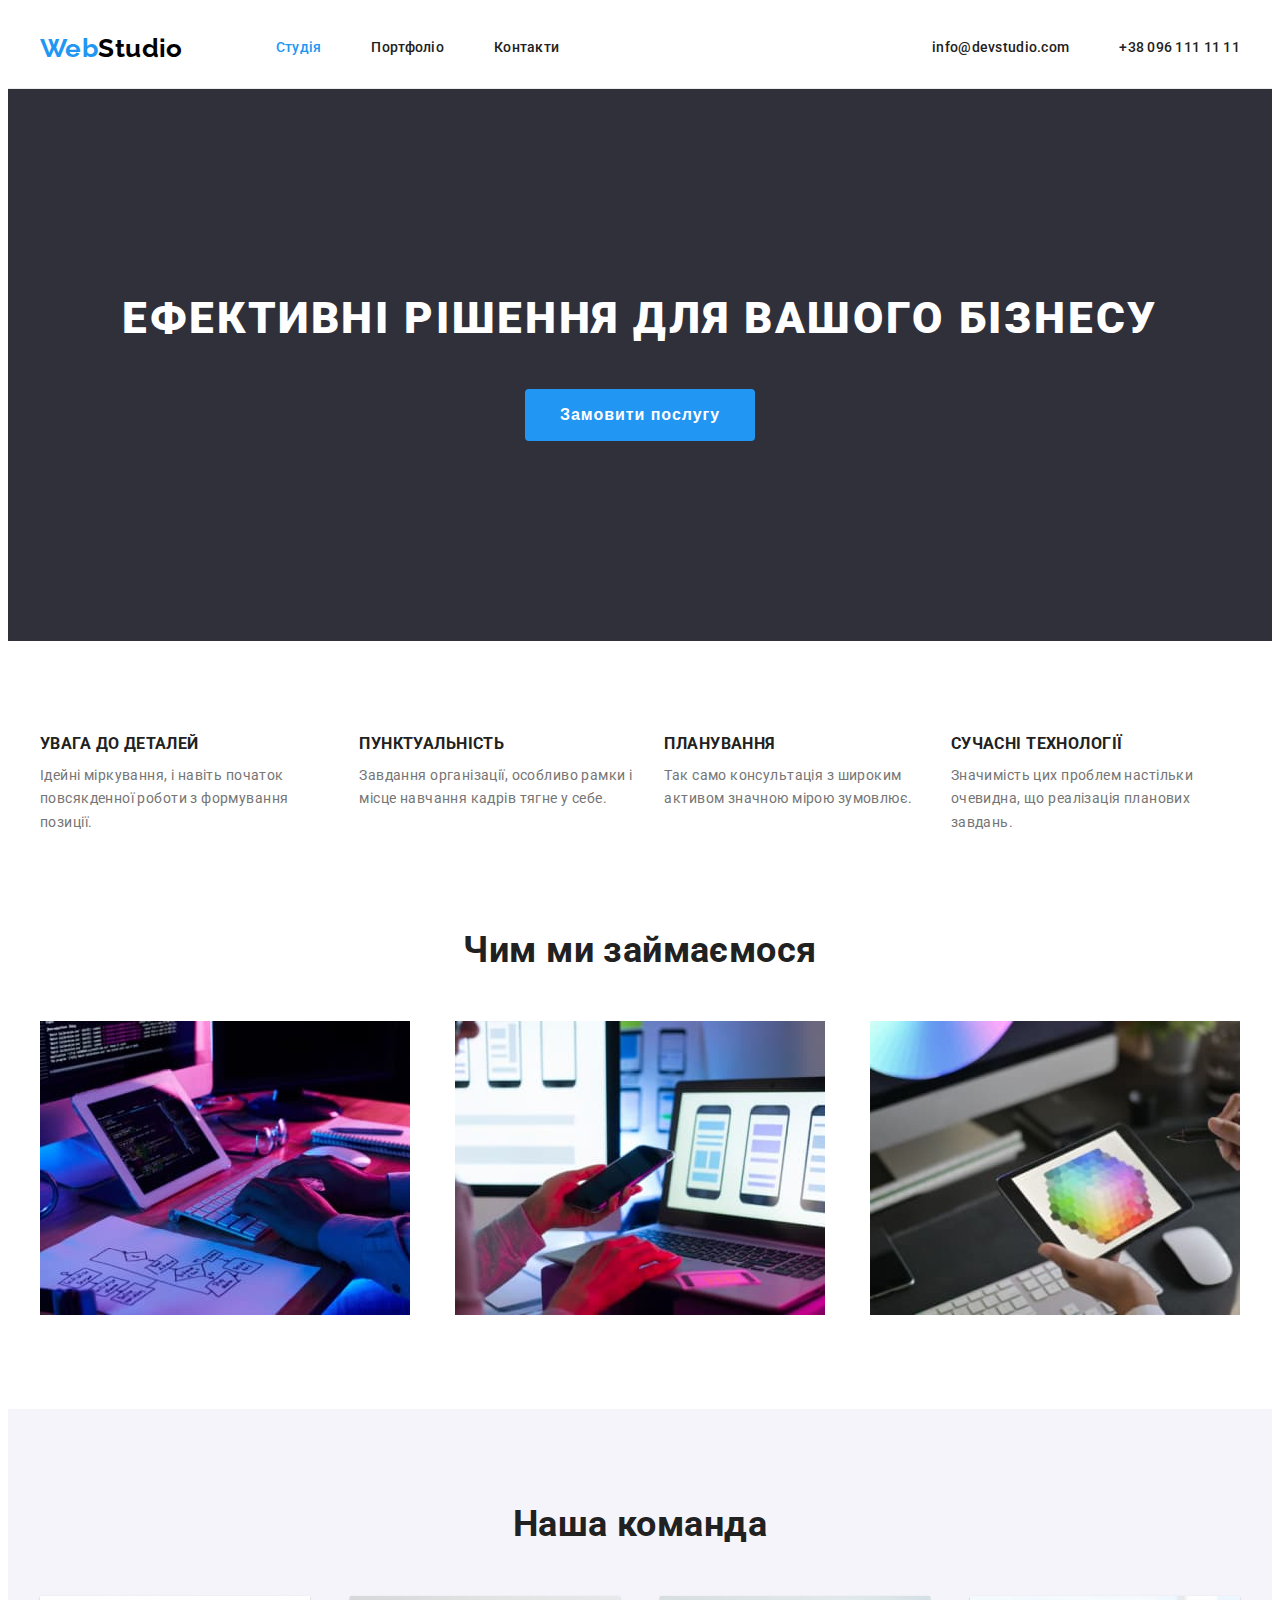
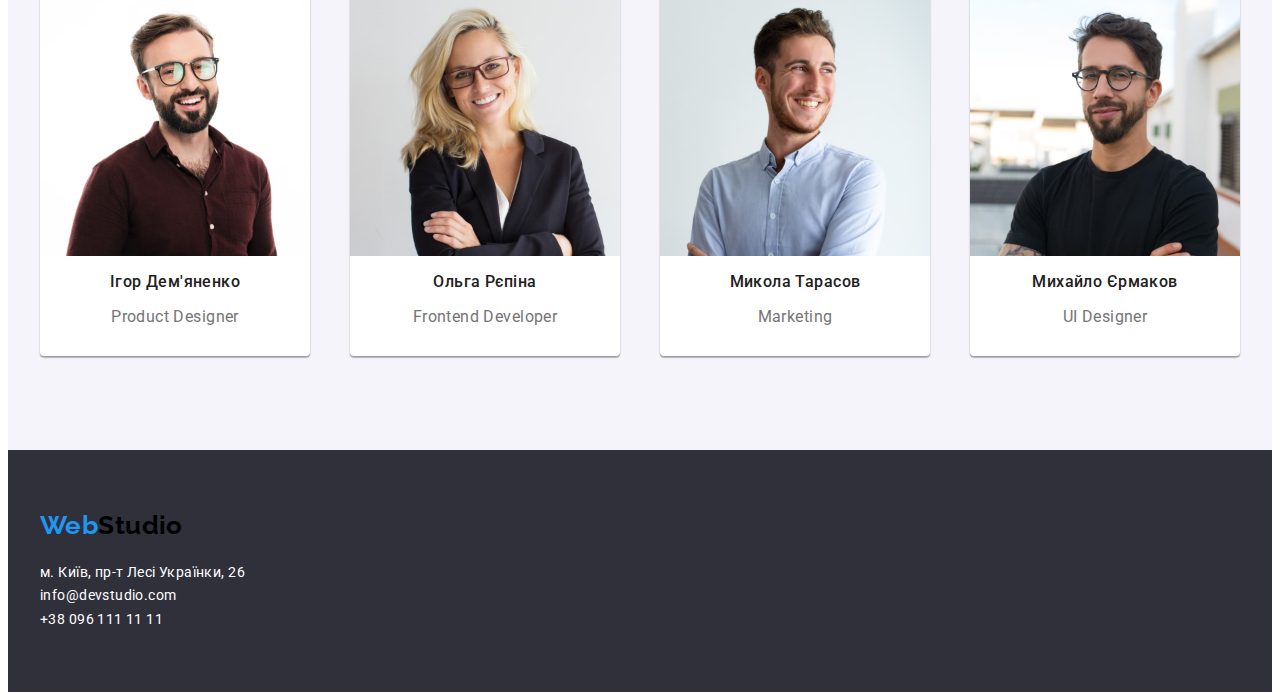
==== index.html @ db3b947a "Clone goit-markup-hw-03" ====
<!DOCTYPE html>
<html lang="uk">
<head>
    <meta charset="UTF-8">
    <meta http-equiv="X-UA-Compatible" content="IE=edge">
    <meta name="viewport" content="width=device-width, initial-scale=1.0">
    <title>WebStudio</title>
    <link href="https://fonts.googleapis.com/css2?family=Raleway:wght@700&family=Roboto:wght@400;500;700;900&display=swap" rel="stylesheet">
    <link rel="stylesheet" href="https://cdnjs.cloudflare.com/ajax/libs/modern-normalize/1.1.0/modern-normalize.min.css" integrity="sha512-wpPYUAdjBVSE4KJnH1VR1HeZfpl1ub8YT/NKx4PuQ5NmX2tKuGu6U/JRp5y+Y8XG2tV+wKQpNHVUX03MfMFn9Q==" crossorigin="anonymous" referrerpolicy="no-referrer" />
    <link rel="stylesheet" href="./css/styles.css">
</head>
<body>
<header class="header">
  <div class="container main-nav">
    <nav class="nav">
        <a href="./index.html" class="logo"><span class="logo-title">Web</span>Studio</a>
        <ul class="site-nav">
            <li class="item"><a href="./index.html" class="link current">Студія</a></li>
            <li class="item"><a href="./portfolio.html" class="link">Портфоліо</a></li>
            <li class="item"><a href="" class="link">Контакти</a></li>
        </ul>
    </nav>
    
        <ul class="contacts">
            <li class="item"><a href="mailto:info@devstudio.com" class="contact-link">info@devstudio.com</a></li>
            <li class="item"><a href="tel:+380961111111" class="contact-link">+38 096 111 11 11</a></li>
        </ul>
  </div>
</header>

<main>
    <section class="hero">
        <h1 class="hero-title">Ефективні рішення для вашого бізнесу</h1>
        <button type="button" class="button">Замовити послугу</button>
    </section>
    
    <section class="section">
        <div class="container">
            <h2 class="visually-hidden">Особливості</h2>
        <ul class="features">
            <li class="item">
                <h3 class="title">УВАГА ДО ДЕТАЛЕЙ</h3>
                <p class="text">Ідейні міркування, і навіть початок повсякденної роботи з формування позиції.</p>
            </li>
            <li class="item">
                <h3 class="title">ПУНКТУАЛЬНІСТЬ</h3>
                <p class="text">Завдання організації, особливо рамки і місце навчання кадрів тягне у себе.</p>
            </li>
            <li class="item">
                <h3 class="title">ПЛАНУВАННЯ</h3>
                <p class="text">Так само консультація з широким активом значною мірою зумовлює.</p>
            </li>
            <li class="item">
                <h3 class="title">СУЧАСНІ ТЕХНОЛОГІЇ</h3>
                <p class="text">Значимість цих проблем настільки очевидна, що реалізація планових завдань.</p>
            </li>
        </ul>
        </div>
    </section>
    
    <section class="section no-padding">
       <div class="container">
        <h2 class="section-title">Чим ми займаємося</h2>
        <ul class="work">
            <li class="item"><img src="images/photo1.jpg" alt="Програміст працює за своїм робочім столом" width="370"></li>
            <li class="item"><img src="images/photo2.jpg" alt="Дизайнер розробляє додаток для смартфону" width="370"></li>
            <li class="item"><img src="images/photo3.jpg" alt="Дизайнер обирає кольори на планшеті" width="370"></li>
        </ul>
       </div>
    </section>
    
    <section class="section employees">
        <div class="container">
            <h2 class="section-title">Наша команда</h2>
        <ul class="team">
            <li class="item">
                <img src="images/Team/team-card-1.jpg" alt="Фото Ігора Дем'яненко" width="270">
                <h3 class="title">Ігор Дем'яненко</h3>
                <p class="text">Product Designer</p>
            </li>
            <li class="item">
                <img src="images/Team/team-card-2.jpg" alt="Фото Ольги Рєпіної" width="270">
                <h3 class="title">Ольга Рєпіна</h3>
                <p class="text">Frontend Developer</p>                
            </li>
            <li class="item">
                <img src="images/Team/team-card-3.jpg" alt="Фото Миколи Тарасова" width="270">
                <h3 class="title">Микола Тарасов</h3>
                <p class="text">Marketing</p>               
            </li>
            <li class="item">
                <img src="images/Team/team-card-4.jpg" alt="Фото Михайла Єрмакова" width="270">
                <h3 class="title">Михайло Єрмаков</h3>
                <p class="text">UI Designer</p>               
            </li>
        </ul>
        </div>
    </section>

</main>

<footer class="footer">
    <div class="container">
        <a href="./index.html" class="logo"><span class="logo-title">Web</span>Studio</a>
    <address class="address">
        <ul>
            <li><a 
                href="https://goo.gl/maps/H3xWFZDihMZvuxgB9" class="link"
                target="_blank"
                rel="noopener nofollow noreferrer">
                м. Київ, пр-т Лесі Українки, 26</a></li>
            <li><a href="mailto:info@devstudio.com" class="link">info@devstudio.com</a></li>
            <li><a href="tel:+380961111111" class="link">+38 096 111 11 11</a></li>
        </ul>
    </address>
    </div>
</footer>

</body>
</html>
---- css/styles.css ----
:root{
    --primary-text-color: #757575;
    --title-text-color: #212121;
    --accent-color: #2196F3;
    --button-active-color: #188CE8;
    --black: #000000;
    --white: #FFFFFF;
    --bgc1: #F5F5F5;
    --bgc2: #F5F4FA;
    --bgc3: #2F303A;
}

body{
    background-color: var(--white);
    color: var(--primary-text-color); 
    font-family: Roboto, sans-serif;
    font-size: 14px;
    letter-spacing: 0.03em;
}

ul{
    list-style:none;
    margin-top: 0;
    margin-bottom: 0;
    padding-left: 0;
}

a{
    text-decoration: none;
}

img{
    display: block;
    width: 100%;
    height: auto;
}

/* header */

.header{
    background-color: var(--white);
    border-bottom: 1px solid #ECECEC;
}

/* main-nav */

.main-nav{
    display: flex;
    align-items: center;
}

.nav{
    display: flex;
    align-items: center;
}

.logo{
    color: var(--black);
    font-family: Raleway, sans-serif;
    font-weight: 700;
    font-size: 26px;
    line-height: 1.19;
}

.logo-title{
    color: var(--accent-color);
}

/* site-nav */

.site-nav{
    display: flex;
    margin-left: 93px;
}

/* .site-nav .item{
    margin-right: 50px;
}

.site-nav .item:last-child{
    margin-right: 0;
} */

.site-nav .item:not(:last-child){
    margin-right: 50px;
}

.site-nav .link{
    display: block;
    padding-top: 32px;
    padding-bottom: 32px;
    
    color: var(--title-text-color);
    font-weight: 500;
    line-height: 1.14;
    letter-spacing: 0.02em;
}

.site-nav .link:hover,
.site-nav .link:focus{
    color: var(--accent-color);
}

.site-nav .link.current{
    color: var(--accent-color);
}

/* contacts */

.contacts{
    display: flex;
    margin-top: 0;
    margin-bottom: 0;
    margin-left: auto;
}

.contacts .item + .item{
    margin-left: 50px;
}

.contact-link{
    display: block;
    padding-top: 32px;
    padding-bottom: 32px;
     
    color: var(--title-text-color);
    font-weight: 500;
    line-height: 1.14;
    letter-spacing: 0.02em;
}

.contact-link:hover,
.contact-link:focus{
    color: var(--accent-color);
}

.container{
    margin-left: auto;
    margin-right: auto;
    width: 1200px;
    padding-left: 15px;
    padding-right: 15px;
}

/* hero */

.hero{
    padding-top: 200px;
    padding-bottom: 200px;
    text-align: center;

    background-color: var(--bgc3);        
}

.hero-title{
    margin-top: 0;
    margin-bottom: 40px;
    
    color: var(--white);
    font-weight: 900;
    font-size: 44px;
    line-height: 1.36;
    letter-spacing: 0.06em;
    text-transform: uppercase;
}

/* section */

.section{
    padding-top: 94px;
    padding-bottom: 94px;
}

.section-title{
    margin-top: 0;
    margin-bottom: 50px;
    text-align: center;

    color: var(--title-text-color);
    font-weight: 700;
    font-size: 36px;
    line-height: 1.17;
}

/* features */

.features{
    display: flex;
    margin-top: 0;    
}

.features .title{
    margin-top: 0;
    margin-bottom: 10px;

    color: var(--title-text-color);
    font-weight: 700;
    line-height: 1.14;
}

.features .item:not(:last-child){
    margin-right: 30px;
}

.features .text{
    margin-top: 0;
    margin-bottom: 0;

    line-height: 1.71;
}

.visually-hidden {
    position: absolute;
    white-space: nowrap;
    width: 1px;
    height: 1px;
    overflow: hidden;
    border: 0;
    padding: 0;
    clip: rect(0 0 0 0);
    clip-path: inset(50%);
    margin: -1px;
  }

  /* work */

  .no-padding{
    padding-top: 0;
  }

  .work{
    display: flex;
    justify-content: space-between;
  }

  .work .item{
    width: 370px;
  }

/* team */

.employees{
    background-color: var(--bgc2);
}

.team{
    display: flex;
    justify-content: space-between;
}
.team .item{
    background-color: #fff;
    box-shadow: 0px 1px 3px rgba(0, 0, 0, 0.12), 0px 1px 1px rgba(0, 0, 0, 0.14), 0px 2px 1px rgba(0, 0, 0, 0.2);
    border-radius: 0px 0px 4px 4px;
    width: 270px;
    text-align: center;
}

.team .title{
    color: var(--title-text-color);
    font-weight: 500;
    font-size: 16px;
    line-height: 1.19;
}

.team .text{
    margin-top: 0;
    margin-bottom: 30px;

    font-size: 16px;
    line-height: 1.19;
}

/* portfolio */

.project-list{
    display: flex;
    flex-wrap: wrap;
    margin-top: 50px;
}

.project-list .item{
    width: 370px;
    margin-right: 30px;
    margin-bottom: 30px;
}

.project-link{
    display: block;
    margin-top: 0;
    margin-bottom: 0;
}

.border{
    background: var(--white);
    border: 1px solid #EEEEEE;
}

.project-list .item:nth-child(3n){
    margin-right: 0;
}

.project-list .item:nth-child(n+7){
    margin-bottom: 0;
}

.project-title{
    margin-top: 20px;
    margin-bottom: 0;
    margin-left: 24px;

    color: var(--title-text-color);
    font-weight: 700;
    font-size: 18px;
    line-height: 2;
    letter-spacing: 0.06em;
}

.project-text{
    margin-top: 4px;
    margin-bottom: 20px;
    margin-left: 24px;

    color: var(--primary-text-color);
    font-weight: 400;
    font-size: 16px;
    line-height: 1.88;
}

/* buttons */

.button{
    display: inline-block;
    border: 1px solid transparent;
    border-radius: 4px;
    padding: 10px 34px;
    min-width: 216px;

    color: var(--white);
    background-color: var(--accent-color);
    font-weight: 700;
    font-size: 16px;
    line-height: 1.88;
    letter-spacing: 0.06em;
}

.button:hover,
.button:focus{
    background-color: var(--button-active-color);
}

.button-list{
    display: flex;
    justify-content: center;
}

.button-list .item:not(:last-child){
    margin-right: 8px;
}

.filter-button{
    display: inline-block;
    border: 1px solid transparent;
    border-radius: 4px;
    padding: 6px 22px;
    text-align: center;

    color: var(--title-text-color);
    background-color: var(--bgc2);
    font-weight: 500;
    font-size: 16px;
    line-height: 1.62;    
}

.filter-button:hover,
.filter-button:focus{
    box-shadow: 0px 3px 1px rgba(0, 0, 0, 0.1), 0px 1px 2px rgba(0, 0, 0, 0.08), 0px 2px 2px rgba(0, 0, 0, 0.12);
    color: var(--white);
    background-color: var(--accent-color);
}

.button,
.filter-button{
    cursor:pointer;
}

/* footer */

.footer{
    background-color: var(--bgc3);

    padding-top: 60px;
    padding-bottom: 60px;
}

.footer .link{
    margin-bottom: 9px;
    color: var(--white);
    font-style: normal;
    font-weight: 400;
    line-height: 1.71;
}

.address{
    margin-top: 20px;
}

address .link:hover,
address .link:focus{
    color: var(--accent-color);
}
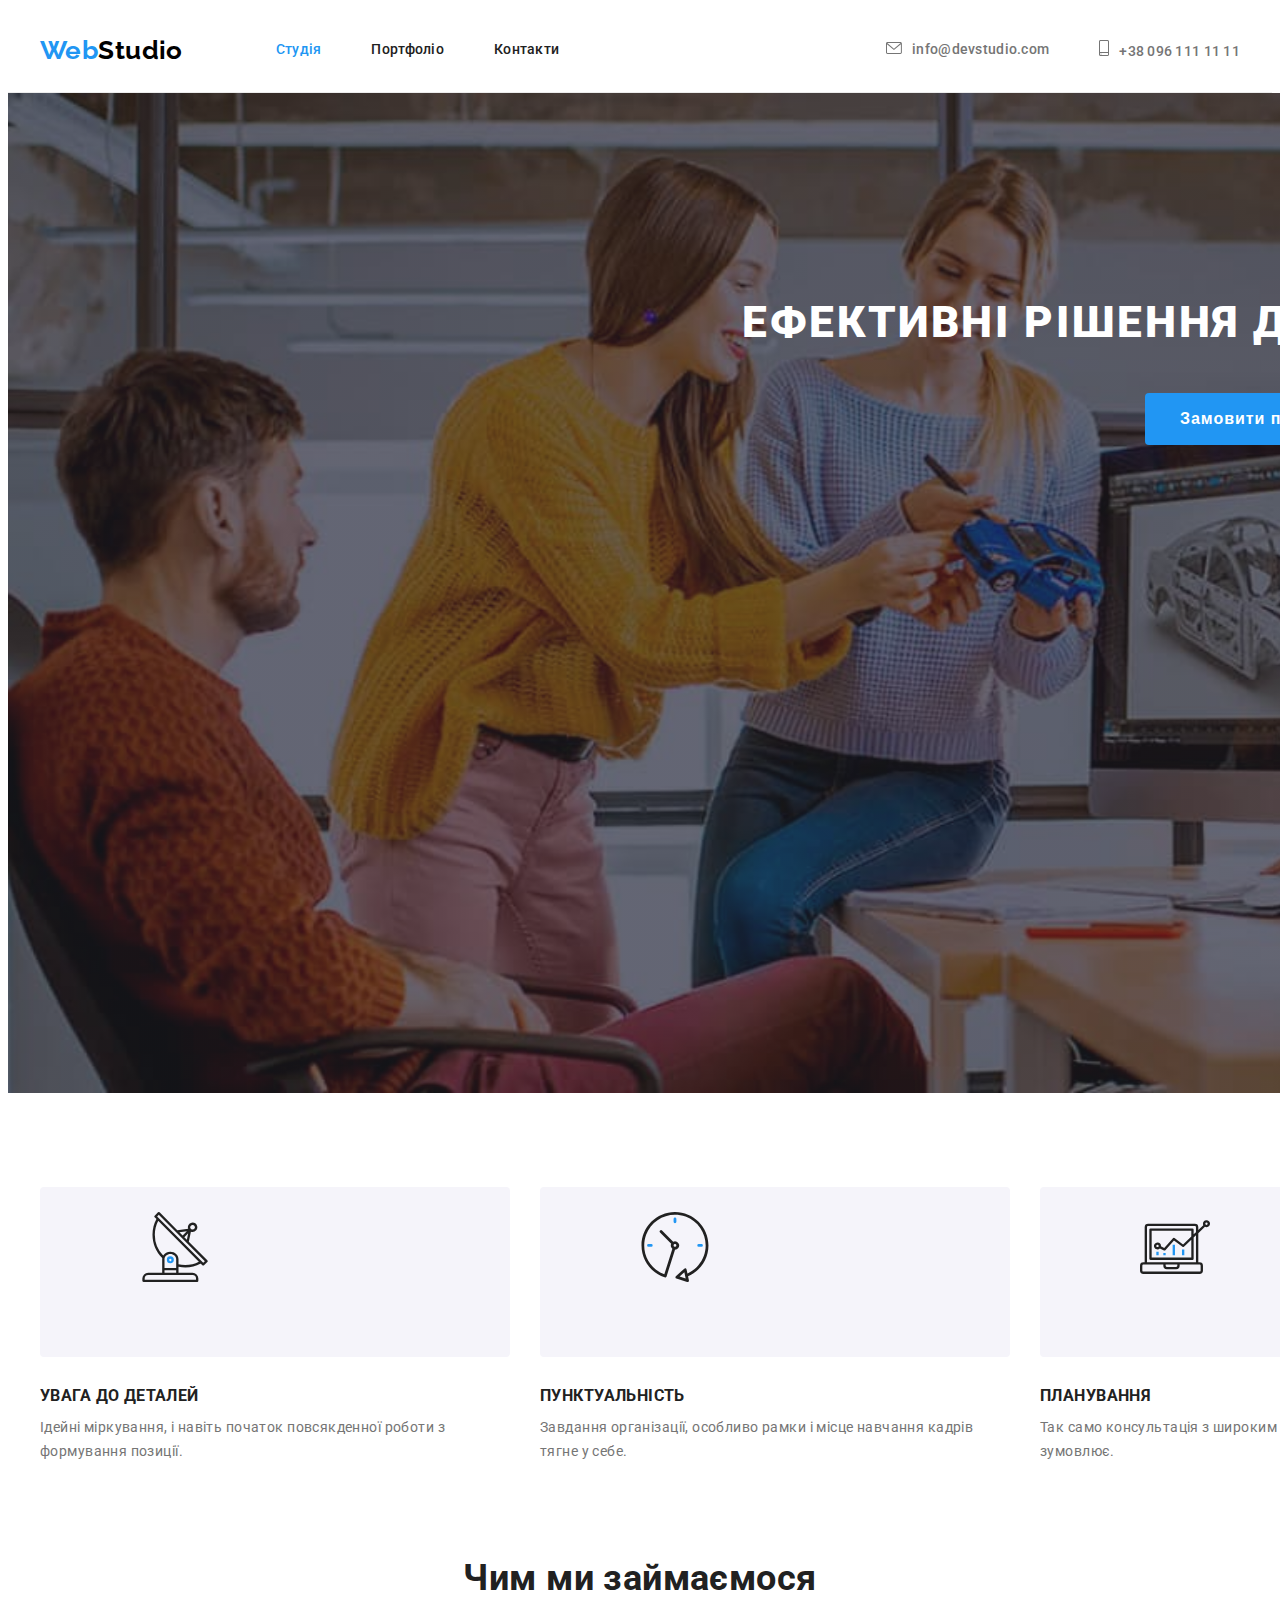
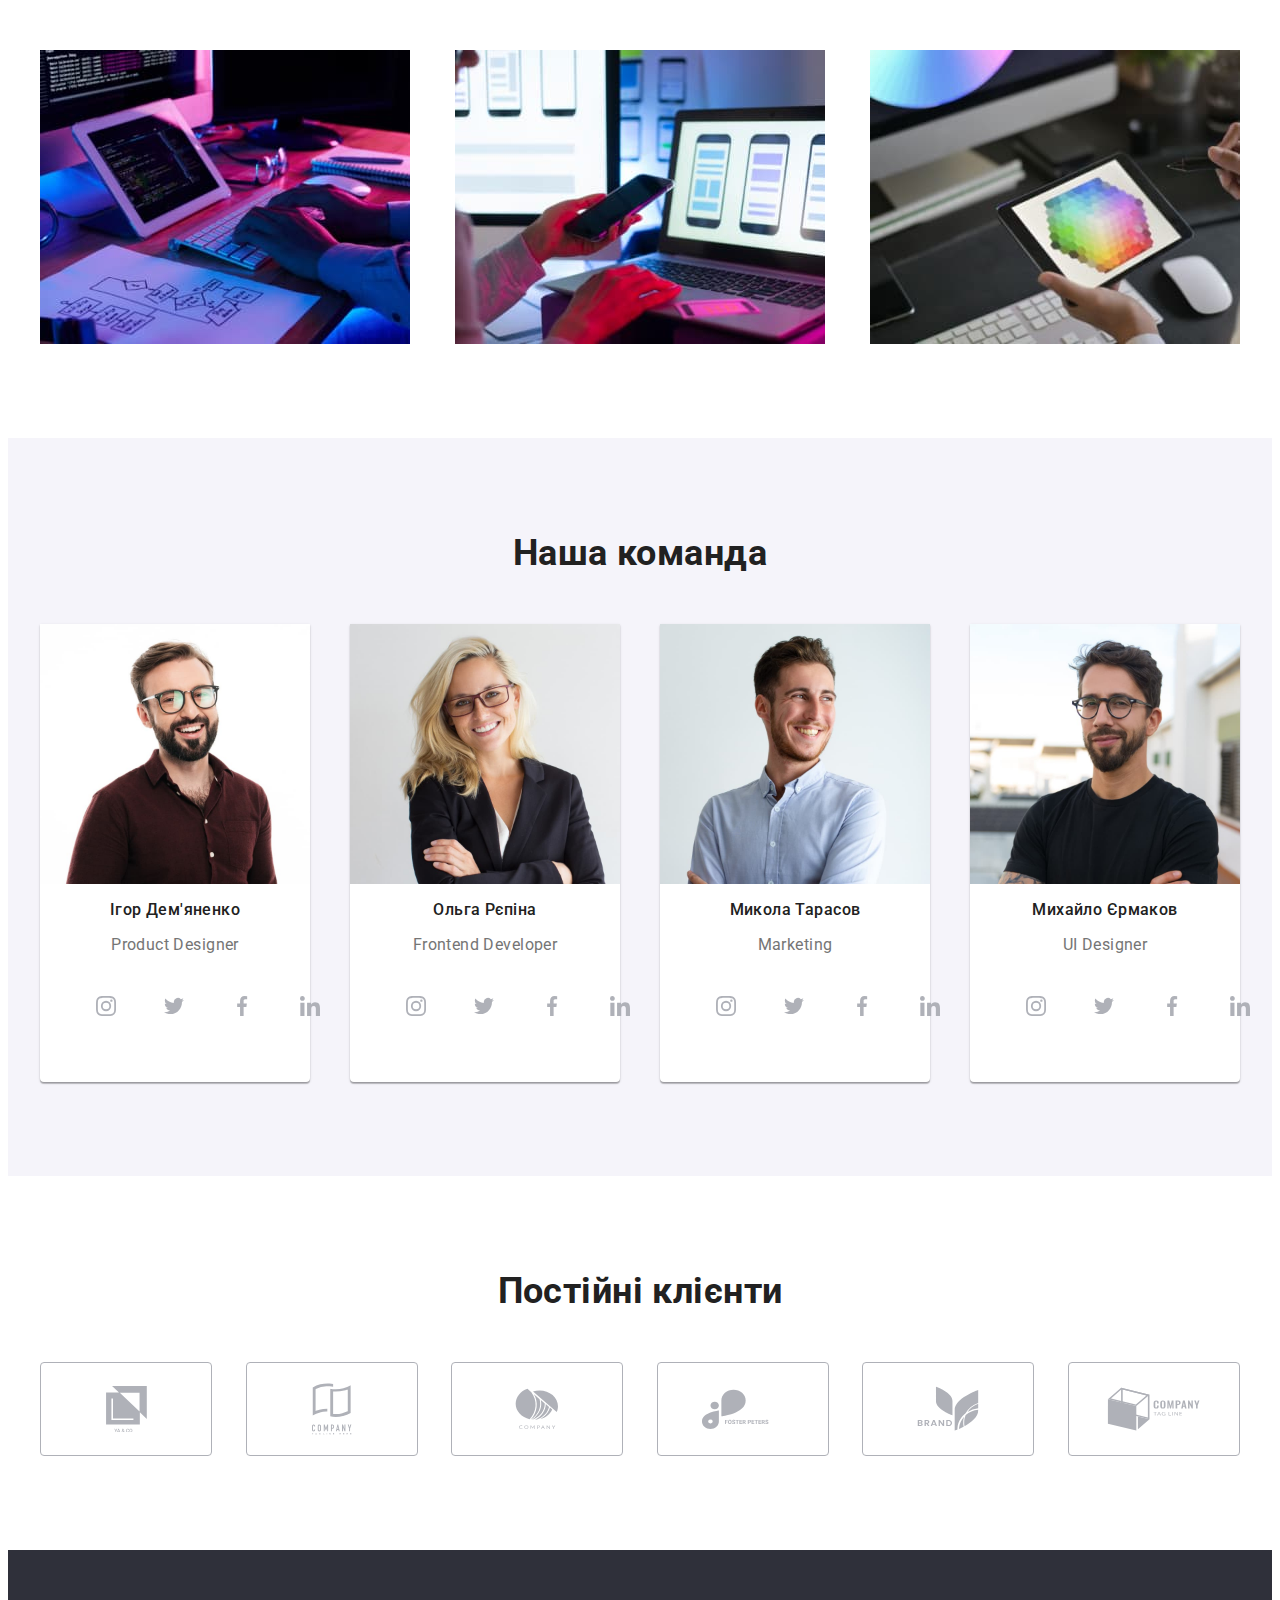
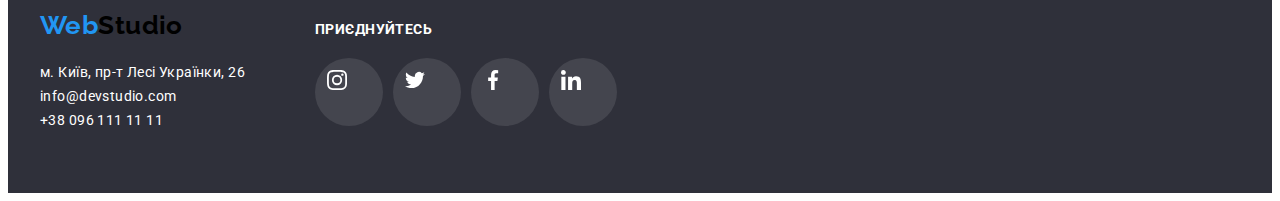
==== commit 9cab906b: "add icons and background-images" ====
--- a/index.html
+++ b/index.html
@@ -10,6 +10,9 @@
     <link rel="stylesheet" href="./css/styles.css">
 </head>
 <body>
+
+    <!-- header -->
+
 <header class="header">
   <div class="container main-nav">
     <nav class="nav">
@@ -22,41 +25,76 @@
     </nav>
     
         <ul class="contacts">
-            <li class="item"><a href="mailto:info@devstudio.com" class="contact-link">info@devstudio.com</a></li>
-            <li class="item"><a href="tel:+380961111111" class="contact-link">+38 096 111 11 11</a></li>
+            <li class="item">
+                <a href="mailto:info@devstudio.com" class="contact-link">
+                    <svg class="contact-icon" width="16" height="12">
+                        <use href="./images/icons.svg#icon-envelope"></use>
+                </svg>info@devstudio.com</a></li>
+            <li class="item">
+                <a href="tel:+380961111111" class="contact-link">
+                    <svg class="contact-icon" width="10" height="16">
+                        <use href="./images/icons.svg#icon-smartphone"></use>
+                    </svg>+38 096 111 11 11</a></li>
         </ul>
   </div>
 </header>
 
 <main>
+    
+<!-- hero -->
+
     <section class="hero">
         <h1 class="hero-title">Ефективні рішення для вашого бізнесу</h1>
         <button type="button" class="button">Замовити послугу</button>
     </section>
+
+    <!-- features -->
     
     <section class="section">
         <div class="container">
             <h2 class="visually-hidden">Особливості</h2>
         <ul class="features">
             <li class="item">
+                <div class="design-icon">
+                    <svg class="feature-icon" width="70" height="70">
+                        <use href="./images/icons.svg#icon-antenna"></use>
+                    </svg>
+                </div>
                 <h3 class="title">УВАГА ДО ДЕТАЛЕЙ</h3>
                 <p class="text">Ідейні міркування, і навіть початок повсякденної роботи з формування позиції.</p>
             </li>
             <li class="item">
+                <div class="design-icon">
+                    <svg class="feature-icon" width="70" height="70">
+                        <use href="./images/icons.svg#icon-clock"></use>
+                    </svg>
+                </div>
                 <h3 class="title">ПУНКТУАЛЬНІСТЬ</h3>
                 <p class="text">Завдання організації, особливо рамки і місце навчання кадрів тягне у себе.</p>
             </li>
             <li class="item">
+                <div class="design-icon">
+                    <svg class="feature-icon" width="70" height="70">
+                        <use href="./images/icons.svg#icon-diagram"></use>
+                    </svg>
+                </div>
                 <h3 class="title">ПЛАНУВАННЯ</h3>
                 <p class="text">Так само консультація з широким активом значною мірою зумовлює.</p>
             </li>
             <li class="item">
+                <div class="design-icon">
+                    <svg class="feature-icon" width="70" height="70">
+                        <use href="./images/icons.svg#icon-astronaut"></use>
+                    </svg>
+                </div>
                 <h3 class="title">СУЧАСНІ ТЕХНОЛОГІЇ</h3>
                 <p class="text">Значимість цих проблем настільки очевидна, що реалізація планових завдань.</p>
             </li>
         </ul>
         </div>
     </section>
+
+    <!-- work -->
     
     <section class="section no-padding">
        <div class="container">
@@ -68,6 +106,8 @@
         </ul>
        </div>
     </section>
+
+    <!-- team -->
     
     <section class="section employees">
         <div class="container">
@@ -77,42 +117,252 @@
                 <img src="images/Team/team-card-1.jpg" alt="Фото Ігора Дем'яненко" width="270">
                 <h3 class="title">Ігор Дем'яненко</h3>
                 <p class="text">Product Designer</p>
+                <ul class="social-icons">
+                    <li>
+                        <a href="" class="social-link">
+                            <svg class="icon" width="20" height="20">
+                                <use href="./images/icons.svg#icon-instagram"></use>
+                            </svg>
+                        </a>
+                    </li>
+                    <li>
+                        <a href="" class="social-link">
+                            <svg class="icon" width="20" height="20">
+                                <use href="./images/icons.svg#icon-twitter"></use>
+                            </svg>
+                        </a>
+                    </li>
+                    <li>
+                        <a href="" class="social-link">
+                            <svg class="icon" width="20" height="20">
+                                <use href="./images/icons.svg#icon-facebook"></use>
+                            </svg>
+                        </a>
+                    </li>
+                    <li>
+                        <a href="" class="social-link">
+                            <svg class="icon" width="20" height="20">
+                                <use href="./images/icons.svg#icon-linkedin"></use>
+                            </svg>
+                        </a>
+                    </li>
+                </ul>
             </li>
             <li class="item">
                 <img src="images/Team/team-card-2.jpg" alt="Фото Ольги Рєпіної" width="270">
                 <h3 class="title">Ольга Рєпіна</h3>
-                <p class="text">Frontend Developer</p>                
+                <p class="text">Frontend Developer</p>
+                <ul class="social-icons">
+                    <li>
+                        <a href="" class="social-link">
+                            <svg class="icon" width="20" height="20">
+                                <use href="./images/icons.svg#icon-instagram"></use>
+                            </svg>
+                        </a>
+                    </li>
+                    <li>
+                        <a href="" class="social-link">
+                            <svg class="icon" width="20" height="20">
+                                <use href="./images/icons.svg#icon-twitter"></use>
+                            </svg>
+                        </a>
+                    </li>
+                    <li>
+                        <a href="" class="social-link">
+                            <svg class="icon" width="20" height="20">
+                                <use href="./images/icons.svg#icon-facebook"></use>
+                            </svg>
+                        </a>
+                    </li>
+                    <li>
+                        <a href="" class="social-link">
+                            <svg class="icon" width="20" height="20">
+                                <use href="./images/icons.svg#icon-linkedin"></use>
+                            </svg>
+                        </a>
+                    </li>
+                </ul>       
             </li>
             <li class="item">
                 <img src="images/Team/team-card-3.jpg" alt="Фото Миколи Тарасова" width="270">
                 <h3 class="title">Микола Тарасов</h3>
-                <p class="text">Marketing</p>               
+                <p class="text">Marketing</p>
+                <ul class="social-icons">
+                    <li>
+                        <a href="" class="social-link">
+                            <svg class="icon" width="20" height="20">
+                                <use href="./images/icons.svg#icon-instagram"></use>
+                            </svg>
+                        </a>
+                    </li>
+                    <li>
+                        <a href="" class="social-link">
+                            <svg class="icon" width="20" height="20">
+                                <use href="./images/icons.svg#icon-twitter"></use>
+                            </svg>
+                        </a>
+                    </li>
+                    <li>
+                        <a href="" class="social-link">
+                            <svg class="icon" width="20" height="20">
+                                <use href="./images/icons.svg#icon-facebook"></use>
+                            </svg>
+                        </a>
+                    </li>
+                    <li>
+                        <a href="" class="social-link">
+                            <svg class="icon" width="20" height="20">
+                                <use href="./images/icons.svg#icon-linkedin"></use>
+                            </svg>
+                        </a>
+                    </li>
+                </ul> 
             </li>
             <li class="item">
                 <img src="images/Team/team-card-4.jpg" alt="Фото Михайла Єрмакова" width="270">
                 <h3 class="title">Михайло Єрмаков</h3>
-                <p class="text">UI Designer</p>               
+                <p class="text">UI Designer</p>
+                <ul class="social-icons">
+                    <li>
+                        <a href="" class="social-link">
+                            <svg class="icon" width="20" height="20">
+                                <use href="./images/icons.svg#icon-instagram"></use>
+                            </svg>
+                        </a>
+                    </li>
+                    <li>
+                        <a href="" class="social-link">
+                            <svg class="icon" width="20" height="20">
+                                <use href="./images/icons.svg#icon-twitter"></use>
+                            </svg>
+                        </a>
+                    </li>
+                    <li>
+                        <a href="" class="social-link">
+                            <svg class="icon" width="20" height="20">
+                                <use href="./images/icons.svg#icon-facebook"></use>
+                            </svg>
+                        </a>
+                    </li>
+                    <li>
+                        <a href="" class="social-link">
+                            <svg class="icon" width="20" height="20">
+                                <use href="./images/icons.svg#icon-linkedin"></use>
+                            </svg>
+                        </a>
+                    </li>
+                </ul>
             </li>
         </ul>
         </div>
     </section>
 
+    <!-- clients -->
+
+    <section class="section">
+        <div class="container">
+            <h2 class="section-title">Постійні клієнти</h2>
+            <ul class="clients">
+                <li class="client-list">
+                    <a href="" class="client-link">
+                    <svg class="client-icon" width="41" height="46.7">
+                        <use href="./images/icons.svg#icon-group1"></use>
+                    </svg>
+                    </a>
+                </li>
+                <li class="client-list">
+                    <a href="" class="client-link">
+                    <svg class="client-icon" width="40" height="52">
+                        <use href="./images/icons.svg#icon-group2"></use>
+                    </svg>
+                    </a>
+                </li>
+                <li class="client-list">
+                    <a href="" class="client-link">
+                    <svg class="client-icon" width="43.46" height="41.18">
+                        <use href="./images/icons.svg#icon-group3"></use>
+                    </svg>
+                    </a>
+                </li>
+                <li class="client-list">
+                    <a href="" class="client-link">
+                    <svg class="client-icon" width="84.44" height="40.62">
+                        <use href="./images/icons.svg#icon-group4"></use>
+                    </svg>
+                    </a>
+                </li>
+                <li class="client-list">
+                    <a href="" class="client-link">
+                    <svg class="client-icon" width="62.54" height="45.43">
+                        <use href="./images/icons.svg#icon-group5"></use>
+                    </svg>
+                    </a>
+                </li>
+                <li class="client-list">
+                    <a href="" class="client-link">
+                    <svg class="client-icon" width="93.79" height="43.93">
+                        <use href="./images/icons.svg#icon-group6"></use>
+                    </svg>
+                    </a>
+                </li>
+            </ul>
+        </div>
+    </section>
+
 </main>
 
-<footer class="footer">
-    <div class="container">
+<!-- footer -->
+
+<footer class="page-footer">
+    <div class="container footer">
+    <div>
         <a href="./index.html" class="logo"><span class="logo-title">Web</span>Studio</a>
-    <address class="address">
-        <ul>
-            <li><a 
-                href="https://goo.gl/maps/H3xWFZDihMZvuxgB9" class="link"
-                target="_blank"
-                rel="noopener nofollow noreferrer">
-                м. Київ, пр-т Лесі Українки, 26</a></li>
-            <li><a href="mailto:info@devstudio.com" class="link">info@devstudio.com</a></li>
-            <li><a href="tel:+380961111111" class="link">+38 096 111 11 11</a></li>
-        </ul>
-    </address>
+        <address class="address">
+            <ul>
+                <li><a 
+                    href="https://goo.gl/maps/H3xWFZDihMZvuxgB9" class="link"
+                    target="_blank"
+                    rel="noopener nofollow noreferrer">
+                    м. Київ, пр-т Лесі Українки, 26</a></li>
+                <li><a href="mailto:info@devstudio.com" class="link">info@devstudio.com</a></li>
+                <li><a href="tel:+380961111111" class="link">+38 096 111 11 11</a></li>
+            </ul>
+        </address>
+    </div>
+
+   <div class="footer-icons">
+    <h4 class="title">ПРИЄДНУЙТEСЬ</h4>
+    <ul class="icon-list">
+        <li>
+            <a href="" class="social-link">
+                <svg class="icon" width="20" height="20">
+                    <use href="./images/icons.svg#icon-instagram"></use>
+                </svg>
+            </a>
+        </li>
+        <li>
+            <a href="" class="social-link">
+                <svg class="icon" width="20" height="20">
+                    <use href="./images/icons.svg#icon-twitter"></use>
+                </svg>
+            </a>
+        </li>
+        <li>
+            <a href="" class="social-link">
+                <svg class="icon" width="20" height="20">
+                    <use href="./images/icons.svg#icon-facebook"></use>
+                </svg>
+            </a>
+        </li>
+        <li>
+            <a href="" class="social-link">
+                <svg class="icon" width="20" height="20">
+                    <use href="./images/icons.svg#icon-linkedin"></use>
+                </svg>
+            </a>
+        </li>
+    </ul>
+   </div>
     </div>
 </footer>
 
--- a/css/styles.css
+++ b/css/styles.css
@@ -8,6 +8,7 @@
     --bgc1: #F5F5F5;
     --bgc2: #F5F4FA;
     --bgc3: #2F303A;
+    --icons-color: #AFB1B8;
 }
 
 body{
@@ -31,8 +32,13 @@
 
 img{
     display: block;
-    width: 100%;
+    max-width: 100%;
     height: auto;
+}
+
+h4{
+    margin-top: 0;
+    margin-bottom: 0;
 }
 
 /* header */
@@ -72,14 +78,6 @@
     display: flex;
     margin-left: 93px;
 }
-
-/* .site-nav .item{
-    margin-right: 50px;
-}
-
-.site-nav .item:last-child{
-    margin-right: 0;
-} */
 
 .site-nav .item:not(:last-child){
     margin-right: 50px;
@@ -109,6 +107,7 @@
 
 .contacts{
     display: flex;
+    align-items: center;
     margin-top: 0;
     margin-bottom: 0;
     margin-left: auto;
@@ -123,16 +122,28 @@
     padding-top: 32px;
     padding-bottom: 32px;
      
-    color: var(--title-text-color);
+    color: var(--primary-text-color);
     font-weight: 500;
     line-height: 1.14;
     letter-spacing: 0.02em;
 }
 
+/* .contact-icon:hover,
+.contact-icon:focus{
+    fill: var(--accent-color);
+} */
+
 .contact-link:hover,
 .contact-link:focus{
     color: var(--accent-color);
 }
+
+.contact-icon{
+    margin-right: 10px;
+    fill: currentColor;
+}
+
+/* main */
 
 .container{
     margin-left: auto;
@@ -145,11 +156,23 @@
 /* hero */
 
 .hero{
-    padding-top: 200px;
-    padding-bottom: 200px;
+    width: 1600px;
+    height: 600px;
+    margin-left: auto;
+    margin-right: auto;
+    padding: 200px 452px;
     text-align: center;
 
-    background-color: var(--bgc3);        
+    background-color: #C4C4C4; 
+    background-image: linear-gradient(
+        to right,
+        rgba(47, 48, 58, 0.4),
+        rgba(47, 48, 58, 0.4)
+        ),
+        url("../images/hero.jpg");
+    background-repeat: no-repeat;
+    background-position: center;
+    background-size: cover;       
 }
 
 .hero-title{
@@ -183,6 +206,17 @@
 }
 
 /* features */
+
+.design-icon{
+    display: block;
+    width: 270px;
+    height: 120px;
+    padding: 25px 100px;
+    border-radius: 4px;
+    margin-bottom: 30px;
+    
+    background-color: var(--bgc2);    
+}
 
 .features{
     display: flex;
@@ -248,7 +282,7 @@
     justify-content: space-between;
 }
 .team .item{
-    background-color: #fff;
+    background-color: var(--white);
     box-shadow: 0px 1px 3px rgba(0, 0, 0, 0.12), 0px 1px 1px rgba(0, 0, 0, 0.14), 0px 2px 1px rgba(0, 0, 0, 0.2);
     border-radius: 0px 0px 4px 4px;
     width: 270px;
@@ -270,6 +304,58 @@
     line-height: 1.19;
 }
 
+.social-icons{
+    display: flex;
+    justify-content: space-between;
+    margin-left: 32px;
+    margin-right: 32px;
+    margin-top: 16px;
+    margin-bottom: 30px;
+}
+
+.social-link{
+    display: block;
+    padding: 12px;
+    width: 44px;
+    height: 44px;
+    border-radius: 50%;
+    color: var(--icons-color);
+}
+
+.icon{
+    fill: currentColor;
+}
+
+.social-link:hover,
+.social-link:focus{    
+    background-color: var(--accent-color);
+    color: var(--white)
+}
+
+/* clients */
+
+.clients{
+    display: flex;
+    justify-content: space-between;
+}
+
+.client-link{
+    display: flex;
+    justify-content: center;
+    align-items: center;
+    width: 170px;
+    height: 92px;
+    border: 1px solid var(--icons-color);
+    border-radius: 4px;
+    fill: var(--icons-color);
+}
+
+.client-link:hover,
+.client-link:focus{
+    fill: var(--accent-color);
+    border: 1px solid var(--accent-color);
+}
+
 /* portfolio */
 
 .project-list{
@@ -301,6 +387,10 @@
 
 .project-list .item:nth-child(n+7){
     margin-bottom: 0;
+}
+
+.project-list .item:hover{
+    box-shadow: 0px 1px 1px rgba(0, 0, 0, 0.12), 0px 4px 4px rgba(0, 0, 0, 0.06), 1px 4px 6px rgba(0, 0, 0, 0.16);
 }
 
 .project-title{
@@ -385,14 +475,14 @@
 
 /* footer */
 
-.footer{
+.page-footer{
     background-color: var(--bgc3);
 
     padding-top: 60px;
     padding-bottom: 60px;
 }
 
-.footer .link{
+.page-footer .link{
     margin-bottom: 9px;
     color: var(--white);
     font-style: normal;
@@ -400,6 +490,11 @@
     line-height: 1.71;
 }
 
+.footer{
+    display: flex;
+    align-items: baseline;
+}
+
 .address{
     margin-top: 20px;
 }
@@ -407,4 +502,29 @@
 address .link:hover,
 address .link:focus{
     color: var(--accent-color);
-}+}
+
+.title{
+    color: var(--white);
+    font-weight: 700;
+    line-height: 1.14;
+}
+
+.icon-list{
+    display: flex;
+    margin-top: 20px;
+}
+
+.footer-icons{
+    margin-left: 70px;
+}
+
+.footer .social-link{
+    margin-right: 10px;
+    background-color: rgba(255, 255, 255, 0.1);
+    color:var(--white);
+}
+.footer .social-link:hover,
+.footer .social-link:focus{
+    background-color: var(--accent-color);
+}
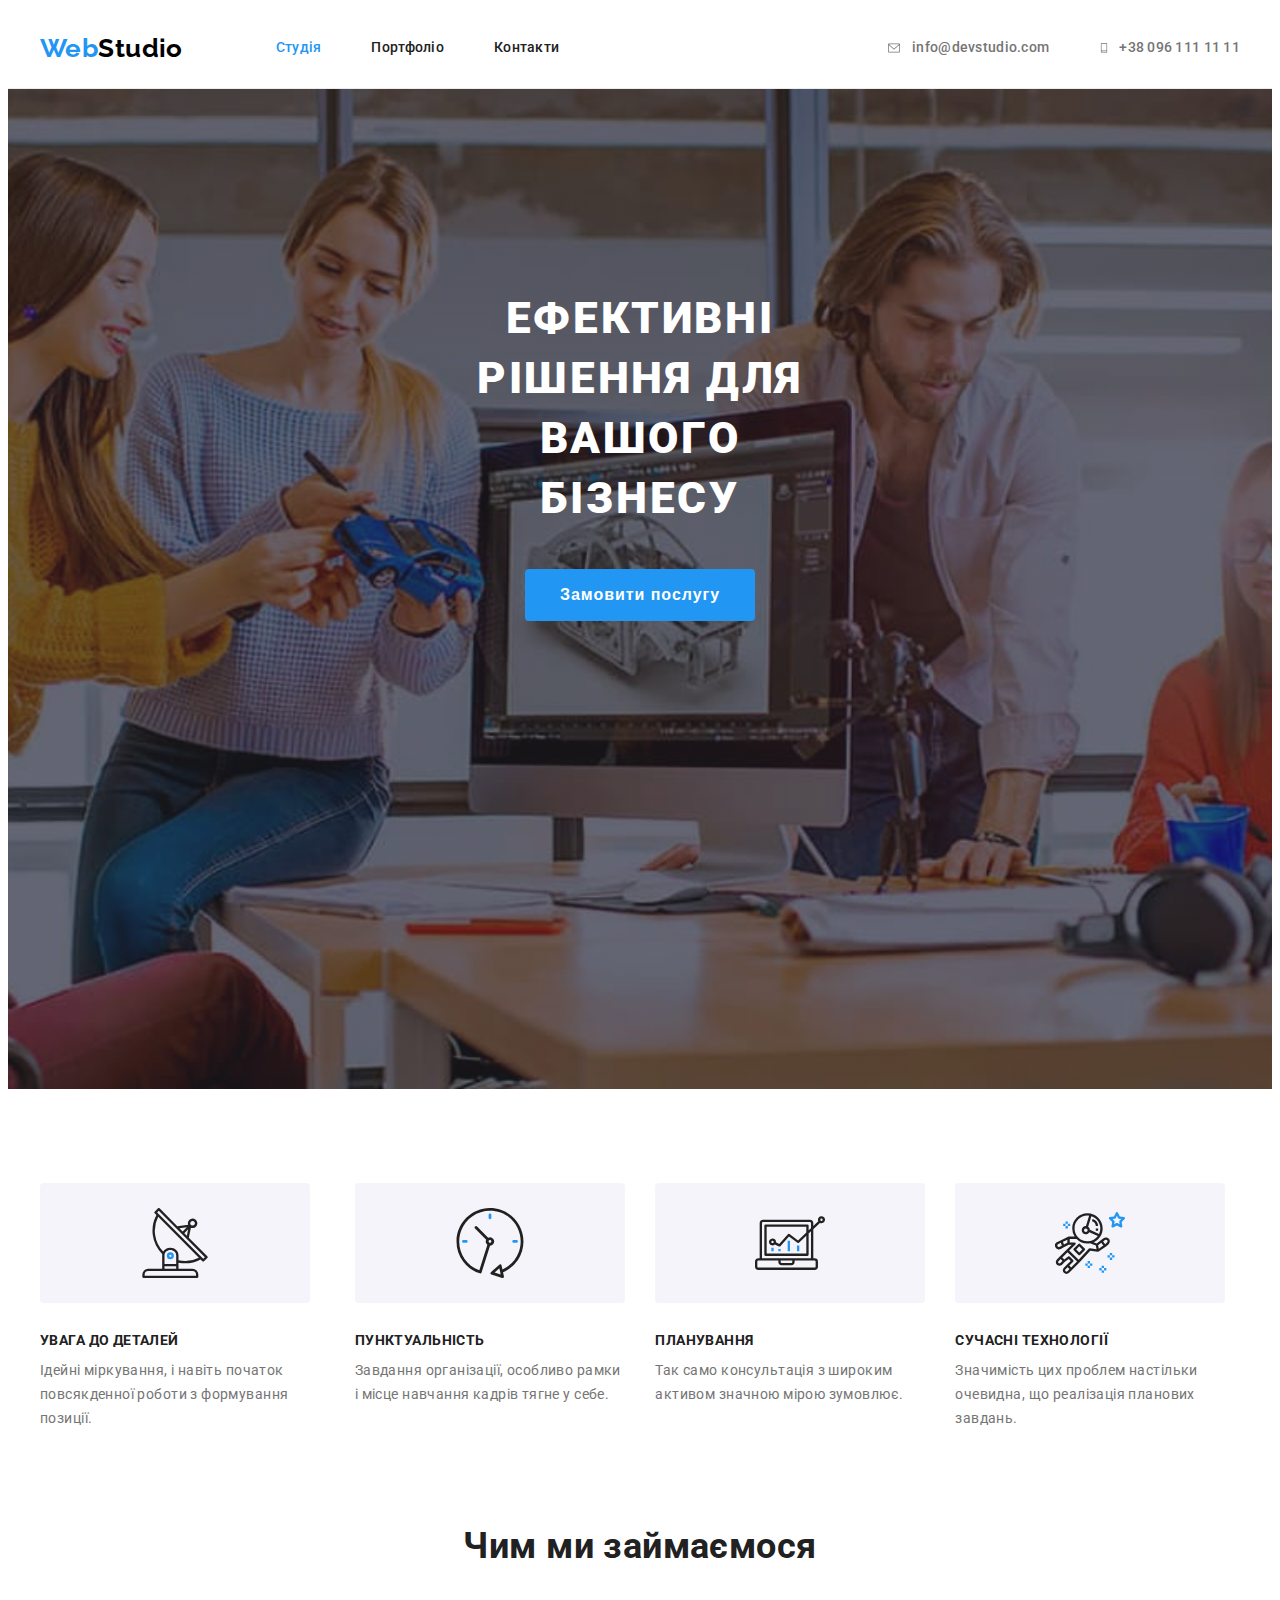
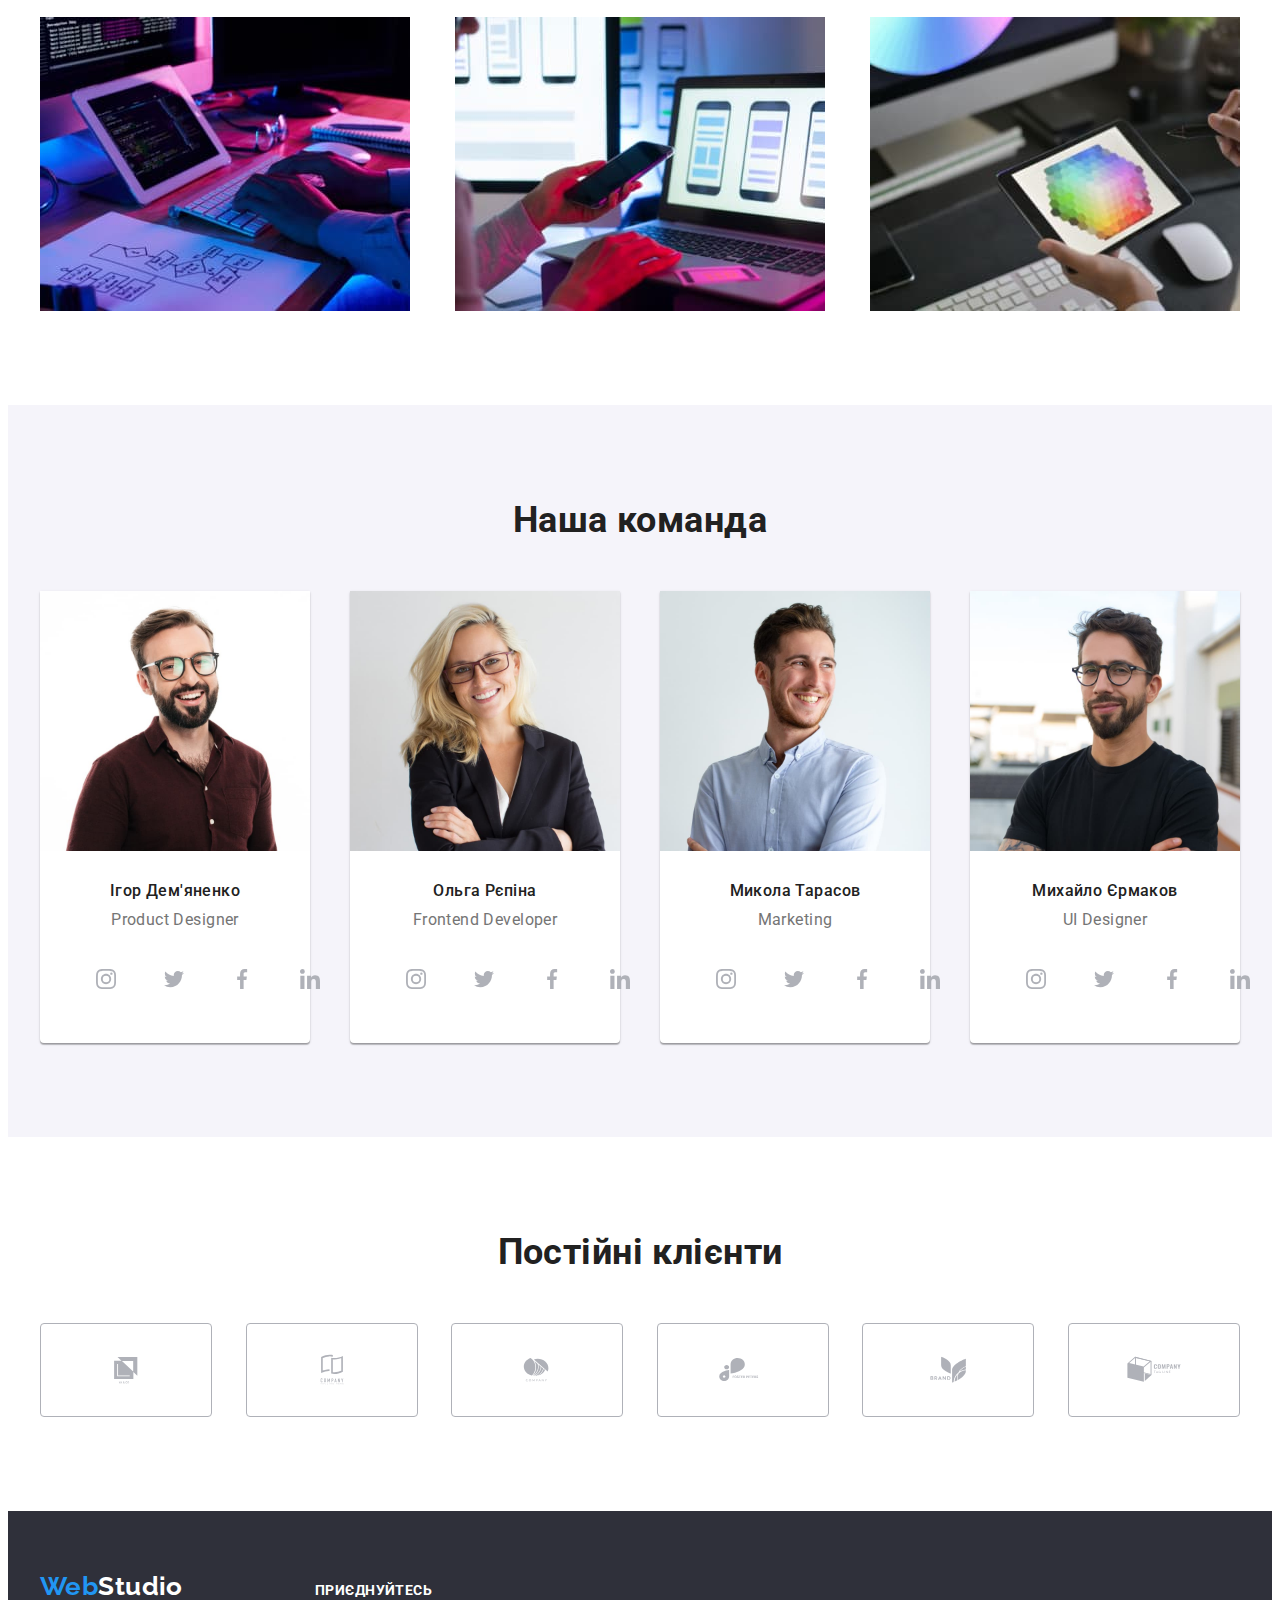
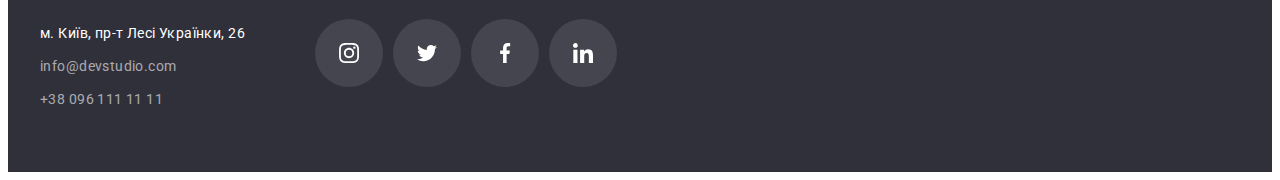
==== commit aef997d4: "fixed hw4" ====
--- a/index.html
+++ b/index.html
@@ -16,7 +16,7 @@
 <header class="header">
   <div class="container main-nav">
     <nav class="nav">
-        <a href="./index.html" class="logo"><span class="logo-title">Web</span>Studio</a>
+        <a href="./index.html" class="logo">Web<span class="logo-header">Studio</span></a>
         <ul class="site-nav">
             <li class="item"><a href="./index.html" class="link current">Студія</a></li>
             <li class="item"><a href="./portfolio.html" class="link">Портфоліо</a></li>
@@ -115,143 +115,151 @@
         <ul class="team">
             <li class="item">
                 <img src="images/Team/team-card-1.jpg" alt="Фото Ігора Дем'яненко" width="270">
-                <h3 class="title">Ігор Дем'яненко</h3>
-                <p class="text">Product Designer</p>
-                <ul class="social-icons">
-                    <li>
-                        <a href="" class="social-link">
-                            <svg class="icon" width="20" height="20">
+                <div class="team-info">
+                    <h3 class="title">Ігор Дем'яненко</h3>
+                    <p class="text">Product Designer</p>
+                    <ul class="social-icons">
+                        <li>
+                            <a href="" class="social-link">
+                                <svg class="icon" width="20" height="20">
                                 <use href="./images/icons.svg#icon-instagram"></use>
-                            </svg>
-                        </a>
-                    </li>
-                    <li>
-                        <a href="" class="social-link">
-                            <svg class="icon" width="20" height="20">
+                                </svg>
+                            </a>
+                        </li>
+                        <li>
+                            <a href="" class="social-link">
+                                <svg class="icon" width="20" height="20">
                                 <use href="./images/icons.svg#icon-twitter"></use>
-                            </svg>
-                        </a>
-                    </li>
-                    <li>
-                        <a href="" class="social-link">
-                            <svg class="icon" width="20" height="20">
+                                </svg>
+                            </a>
+                        </li>
+                        <li>
+                            <a href="" class="social-link">
+                                <svg class="icon" width="20" height="20">
                                 <use href="./images/icons.svg#icon-facebook"></use>
-                            </svg>
-                        </a>
-                    </li>
-                    <li>
-                        <a href="" class="social-link">
-                            <svg class="icon" width="20" height="20">
+                                </svg>
+                            </a>
+                        </li>
+                        <li>
+                            <a href="" class="social-link">
+                                <svg class="icon" width="20" height="20">
                                 <use href="./images/icons.svg#icon-linkedin"></use>
-                            </svg>
-                        </a>
-                    </li>
-                </ul>
+                                </svg>
+                            </a>
+                        </li>
+                    </ul>
+                </div>
             </li>
             <li class="item">
                 <img src="images/Team/team-card-2.jpg" alt="Фото Ольги Рєпіної" width="270">
-                <h3 class="title">Ольга Рєпіна</h3>
-                <p class="text">Frontend Developer</p>
-                <ul class="social-icons">
-                    <li>
-                        <a href="" class="social-link">
-                            <svg class="icon" width="20" height="20">
+                <div class="team-info">
+                    <h3 class="title">Ольга Рєпіна</h3>
+                    <p class="text">Frontend Developer</p>
+                    <ul class="social-icons">
+                        <li>
+                            <a href="" class="social-link">
+                                <svg class="icon" width="20" height="20">
                                 <use href="./images/icons.svg#icon-instagram"></use>
-                            </svg>
-                        </a>
-                    </li>
-                    <li>
-                        <a href="" class="social-link">
-                            <svg class="icon" width="20" height="20">
+                                </svg>
+                            </a>
+                        </li>
+                        <li>
+                            <a href="" class="social-link">
+                                <svg class="icon" width="20" height="20">
                                 <use href="./images/icons.svg#icon-twitter"></use>
-                            </svg>
-                        </a>
-                    </li>
-                    <li>
-                        <a href="" class="social-link">
-                            <svg class="icon" width="20" height="20">
+                                </svg>
+                            </a>
+                        </li>
+                        <li>
+                            <a href="" class="social-link">
+                                <svg class="icon" width="20" height="20">
                                 <use href="./images/icons.svg#icon-facebook"></use>
-                            </svg>
-                        </a>
-                    </li>
-                    <li>
-                        <a href="" class="social-link">
-                            <svg class="icon" width="20" height="20">
+                                </svg>
+                            </a>
+                        </li>
+                        <li>
+                            <a href="" class="social-link">
+                                <svg class="icon" width="20" height="20">
                                 <use href="./images/icons.svg#icon-linkedin"></use>
-                            </svg>
-                        </a>
-                    </li>
-                </ul>       
+                                /svg>
+                            </a>
+                        </li>
+                    </ul>      
+                </div> 
             </li>
             <li class="item">
                 <img src="images/Team/team-card-3.jpg" alt="Фото Миколи Тарасова" width="270">
-                <h3 class="title">Микола Тарасов</h3>
-                <p class="text">Marketing</p>
-                <ul class="social-icons">
-                    <li>
-                        <a href="" class="social-link">
-                            <svg class="icon" width="20" height="20">
+                <div class="team-info">
+                    <h3 class="title">Микола Тарасов</h3>
+                    <p class="text">Marketing</p>
+                    <ul class="social-icons">
+                        <li>
+                            <a href="" class="social-link">
+                                <svg class="icon" width="20" height="20">
                                 <use href="./images/icons.svg#icon-instagram"></use>
-                            </svg>
-                        </a>
-                    </li>
-                    <li>
-                        <a href="" class="social-link">
-                            <svg class="icon" width="20" height="20">
+                                </svg>
+                            </a>
+                        </li>
+                        <li>
+                            <a href="" class="social-link">
+                                <svg class="icon" width="20" height="20">
                                 <use href="./images/icons.svg#icon-twitter"></use>
-                            </svg>
-                        </a>
-                    </li>
-                    <li>
-                        <a href="" class="social-link">
-                            <svg class="icon" width="20" height="20">
+                                </svg>
+                            </a>
+                        </li>
+                        <li>
+                            <a href="" class="social-link">
+                                <svg class="icon" width="20" height="20">
                                 <use href="./images/icons.svg#icon-facebook"></use>
-                            </svg>
-                        </a>
-                    </li>
-                    <li>
-                        <a href="" class="social-link">
-                            <svg class="icon" width="20" height="20">
+                                </svg>
+                            </a>
+                        </li>
+                        <li>
+                            <a href="" class="social-link">
+                                <svg class="icon" width="20" height="20">
                                 <use href="./images/icons.svg#icon-linkedin"></use>
-                            </svg>
-                        </a>
-                    </li>
-                </ul> 
+                                </svg>
+                            </a>
+                        </li>
+                    </ul>
+                </div> 
             </li>
             <li class="item">
                 <img src="images/Team/team-card-4.jpg" alt="Фото Михайла Єрмакова" width="270">
-                <h3 class="title">Михайло Єрмаков</h3>
-                <p class="text">UI Designer</p>
-                <ul class="social-icons">
-                    <li>
-                        <a href="" class="social-link">
-                            <svg class="icon" width="20" height="20">
+                <div class="team-info">
+                    <h3 class="title">Михайло Єрмаков</h3>
+                    <p class="text">UI Designer</p>
+                    <ul class="social-icons">
+                        <li>
+                            <a href="" class="social-link">
+                                <svg class="icon" width="20" height="20">
                                 <use href="./images/icons.svg#icon-instagram"></use>
-                            </svg>
-                        </a>
-                    </li>
-                    <li>
-                        <a href="" class="social-link">
-                            <svg class="icon" width="20" height="20">
+                                </svg>
+                            </a>
+                        </li>
+                        <li>
+                            <a href="" class="social-link">
+                                <svg class="icon" width="20" height="20">
                                 <use href="./images/icons.svg#icon-twitter"></use>
-                            </svg>
-                        </a>
-                    </li>
-                    <li>
-                        <a href="" class="social-link">
-                            <svg class="icon" width="20" height="20">
+                                </svg>
+                            </a>
+                        </li>
+                        <li>
+                            <a href="" class="social-link">
+                                <svg class="icon" width="20" height="20">
                                 <use href="./images/icons.svg#icon-facebook"></use>
-                            </svg>
-                        </a>
-                    </li>
-                    <li>
-                        <a href="" class="social-link">
-                            <svg class="icon" width="20" height="20">
+                                </svg>
+                            </a>
+                        </li>
+                        <li>
+                            <a href="" class="social-link">
+                                <svg class="icon" width="20" height="20">
                                 <use href="./images/icons.svg#icon-linkedin"></use>
-                            </svg>
-                        </a>
-                    </li>
-                </ul>
+                                </svg>
+                            </a>
+                        </li>
+                    </ul>
+                </div>
             </li>
         </ul>
         </div>
@@ -265,43 +273,43 @@
             <ul class="clients">
                 <li class="client-list">
                     <a href="" class="client-link">
-                    <svg class="client-icon" width="41" height="46.7">
-                        <use href="./images/icons.svg#icon-group1"></use>
-                    </svg>
-                    </a>
-                </li>
-                <li class="client-list">
-                    <a href="" class="client-link">
-                    <svg class="client-icon" width="40" height="52">
-                        <use href="./images/icons.svg#icon-group2"></use>
-                    </svg>
-                    </a>
-                </li>
-                <li class="client-list">
-                    <a href="" class="client-link">
-                    <svg class="client-icon" width="43.46" height="41.18">
-                        <use href="./images/icons.svg#icon-group3"></use>
-                    </svg>
-                    </a>
-                </li>
-                <li class="client-list">
-                    <a href="" class="client-link">
-                    <svg class="client-icon" width="84.44" height="40.62">
-                        <use href="./images/icons.svg#icon-group4"></use>
-                    </svg>
-                    </a>
-                </li>
-                <li class="client-list">
-                    <a href="" class="client-link">
-                    <svg class="client-icon" width="62.54" height="45.43">
-                        <use href="./images/icons.svg#icon-group5"></use>
-                    </svg>
-                    </a>
-                </li>
-                <li class="client-list">
-                    <a href="" class="client-link">
-                    <svg class="client-icon" width="93.79" height="43.93">
-                        <use href="./images/icons.svg#icon-group6"></use>
+                    <svg class="client-icon" width="106" height="60">
+                        <use href="./images/icons.svg#icon-logo1"></use>
+                    </svg>
+                    </a>
+                </li>
+                <li class="client-list">
+                    <a href="" class="client-link">
+                    <svg class="client-icon" width="106" height="60">
+                        <use href="./images/icons.svg#icon-logo2"></use>
+                    </svg>
+                    </a>
+                </li>
+                <li class="client-list">
+                    <a href="" class="client-link">
+                    <svg class="client-icon" width="106" height="60">
+                        <use href="./images/icons.svg#icon-logo3"></use>
+                    </svg>
+                    </a>
+                </li>
+                <li class="client-list">
+                    <a href="" class="client-link">
+                    <svg class="client-icon" width="106" height="60">
+                        <use href="./images/icons.svg#icon-logo4"></use>
+                    </svg>
+                    </a>
+                </li>
+                <li class="client-list">
+                    <a href="" class="client-link">
+                    <svg class="client-icon" width="106" height="60">
+                        <use href="./images/icons.svg#icon-logo5"></use>
+                    </svg>
+                    </a>
+                </li>
+                <li class="client-list">
+                    <a href="" class="client-link">
+                    <svg class="client-icon" width="106" height="60">
+                        <use href="./images/icons.svg#icon-logo6"></use>
                     </svg>
                     </a>
                 </li>
@@ -316,7 +324,7 @@
 <footer class="page-footer">
     <div class="container footer">
     <div>
-        <a href="./index.html" class="logo"><span class="logo-title">Web</span>Studio</a>
+        <a href="./index.html" class="logo">Web<span class="logo-footer">Studio</span></a>
         <address class="address">
             <ul>
                 <li><a 
@@ -324,8 +332,8 @@
                     target="_blank"
                     rel="noopener nofollow noreferrer">
                     м. Київ, пр-т Лесі Українки, 26</a></li>
-                <li><a href="mailto:info@devstudio.com" class="link">info@devstudio.com</a></li>
-                <li><a href="tel:+380961111111" class="link">+38 096 111 11 11</a></li>
+                <li><a href="mailto:info@devstudio.com" class="link transparent">info@devstudio.com</a></li>
+                <li><a href="tel:+380961111111" class="link transparent">+38 096 111 11 11</a></li>
             </ul>
         </address>
     </div>
--- a/css/styles.css
+++ b/css/styles.css
@@ -61,15 +61,15 @@
 }
 
 .logo{
-    color: var(--black);
+    color: var(--accent-color);
     font-family: Raleway, sans-serif;
     font-weight: 700;
     font-size: 26px;
     line-height: 1.19;
 }
 
-.logo-title{
-    color: var(--accent-color);
+.logo-header{
+    color: var(--black);
 }
 
 /* site-nav */
@@ -128,17 +128,13 @@
     letter-spacing: 0.02em;
 }
 
-/* .contact-icon:hover,
-.contact-icon:focus{
-    fill: var(--accent-color);
-} */
-
 .contact-link:hover,
 .contact-link:focus{
     color: var(--accent-color);
 }
 
 .contact-icon{
+    vertical-align: middle;
     margin-right: 10px;
     fill: currentColor;
 }
@@ -156,7 +152,7 @@
 /* hero */
 
 .hero{
-    width: 1600px;
+    max-width: 1600px;
     height: 600px;
     margin-left: auto;
     margin-right: auto;
@@ -208,10 +204,11 @@
 /* features */
 
 .design-icon{
-    display: block;
+    display: flex;
+    justify-content: center;
+    align-items: center;
     width: 270px;
     height: 120px;
-    padding: 25px 100px;
     border-radius: 4px;
     margin-bottom: 30px;
     
@@ -228,6 +225,7 @@
     margin-bottom: 10px;
 
     color: var(--title-text-color);
+    font-size: 14px;
     font-weight: 700;
     line-height: 1.14;
 }
@@ -289,7 +287,16 @@
     text-align: center;
 }
 
+.team-info{
+    padding-left: 32px;
+    padding-right: 32px;
+    padding-top: 30px;
+    padding-bottom: 30px;
+}
+
 .team .title{
+    margin-top: 0;
+    margin-bottom: 10px;
     color: var(--title-text-color);
     font-weight: 500;
     font-size: 16px;
@@ -298,7 +305,7 @@
 
 .team .text{
     margin-top: 0;
-    margin-bottom: 30px;
+    margin-bottom: 16px;
 
     font-size: 16px;
     line-height: 1.19;
@@ -307,14 +314,13 @@
 .social-icons{
     display: flex;
     justify-content: space-between;
-    margin-left: 32px;
-    margin-right: 32px;
-    margin-top: 16px;
-    margin-bottom: 30px;
+    
 }
 
 .social-link{
-    display: block;
+    display: flex;
+    justify-content: center;
+    align-items: center;
     padding: 12px;
     width: 44px;
     height: 44px;
@@ -322,14 +328,14 @@
     color: var(--icons-color);
 }
 
-.icon{
-    fill: currentColor;
-}
-
 .social-link:hover,
 .social-link:focus{    
     background-color: var(--accent-color);
-    color: var(--white)
+    color: var(--white);
+}
+
+.icon{
+    fill: currentColor;
 }
 
 /* clients */
@@ -482,26 +488,36 @@
     padding-bottom: 60px;
 }
 
-.page-footer .link{
-    margin-bottom: 9px;
+address .link{
+    display: inline-block;
+    
     color: var(--white);
     font-style: normal;
     font-weight: 400;
     line-height: 1.71;
 }
 
-.footer{
-    display: flex;
-    align-items: baseline;
-}
-
-.address{
-    margin-top: 20px;
+address .transparent{
+    margin-top: 9px;
+    color: rgba(255, 255, 255, 0.6);
 }
 
 address .link:hover,
 address .link:focus{
     color: var(--accent-color);
+}
+
+.footer{
+    display: flex;
+    align-items: baseline;
+}
+
+.logo-footer{
+    color: var(--white);
+}
+
+.address{
+    margin-top: 20px;
 }
 
 .title{
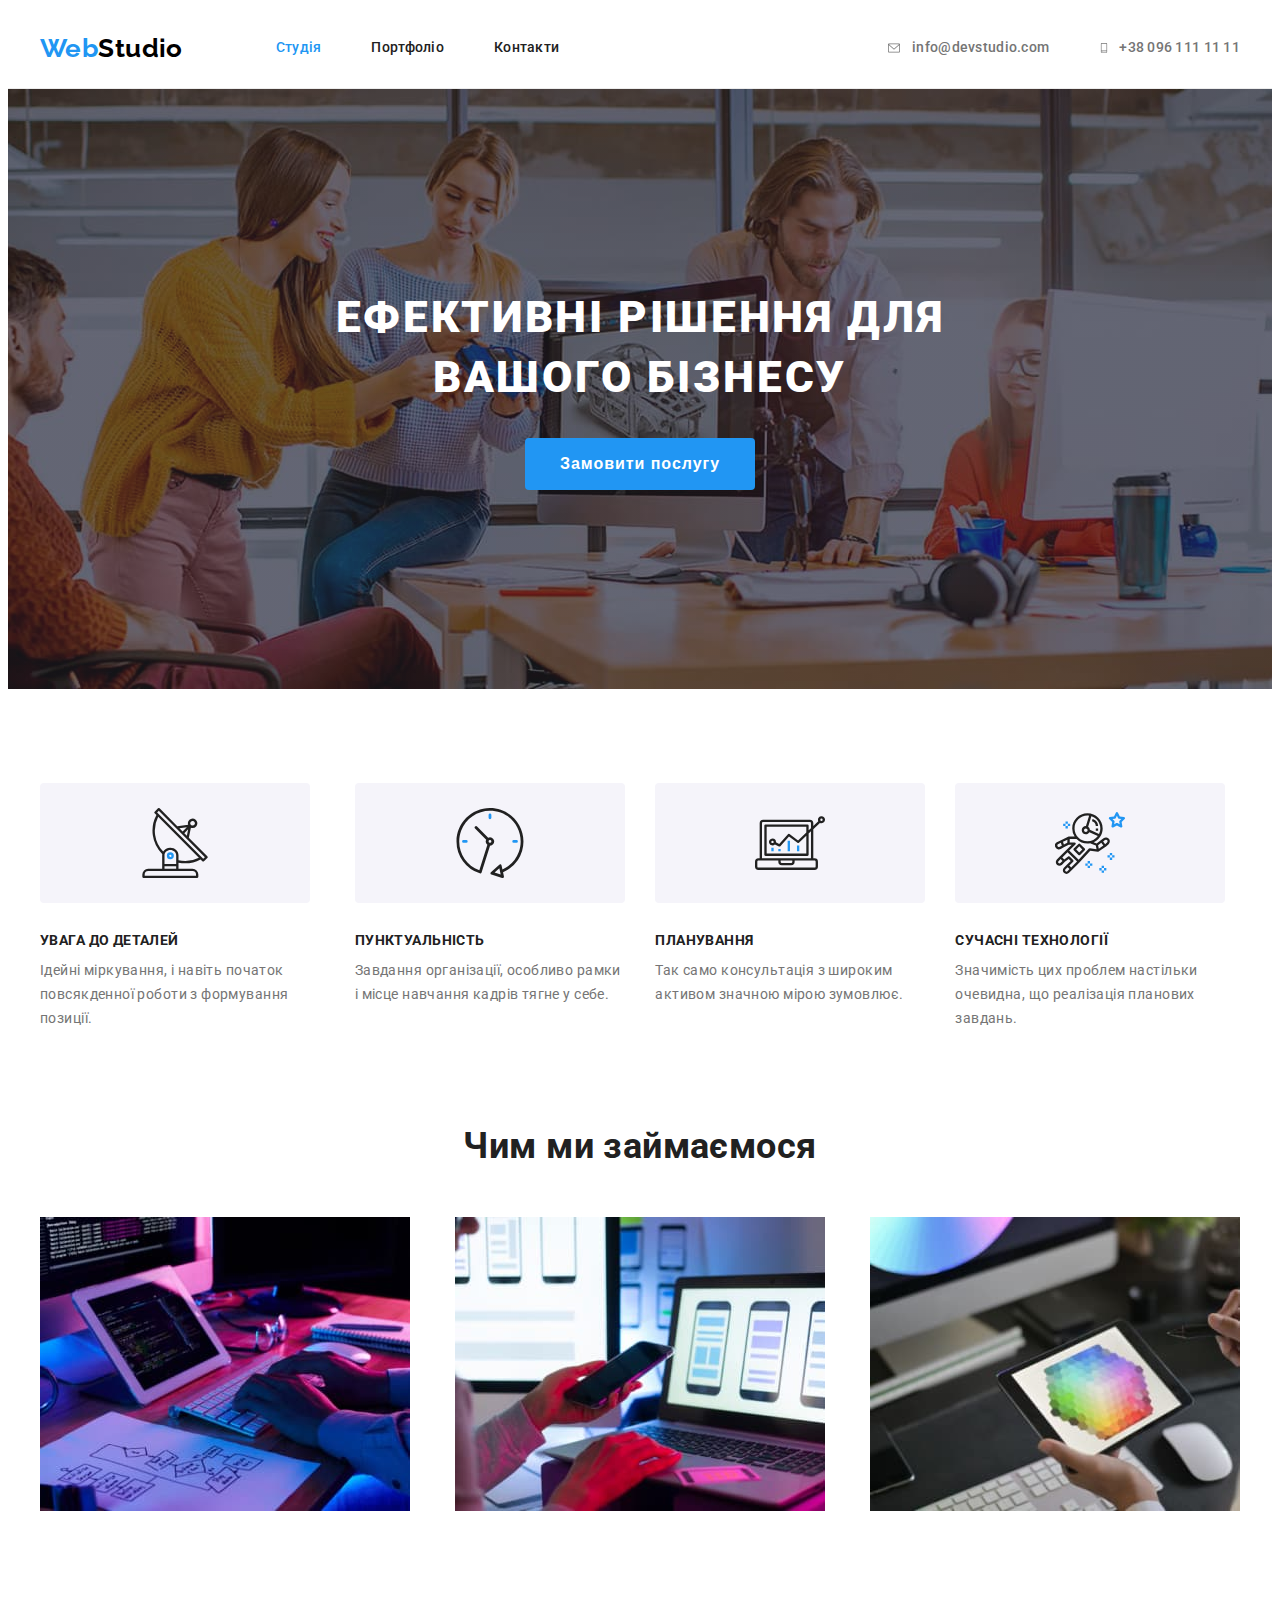
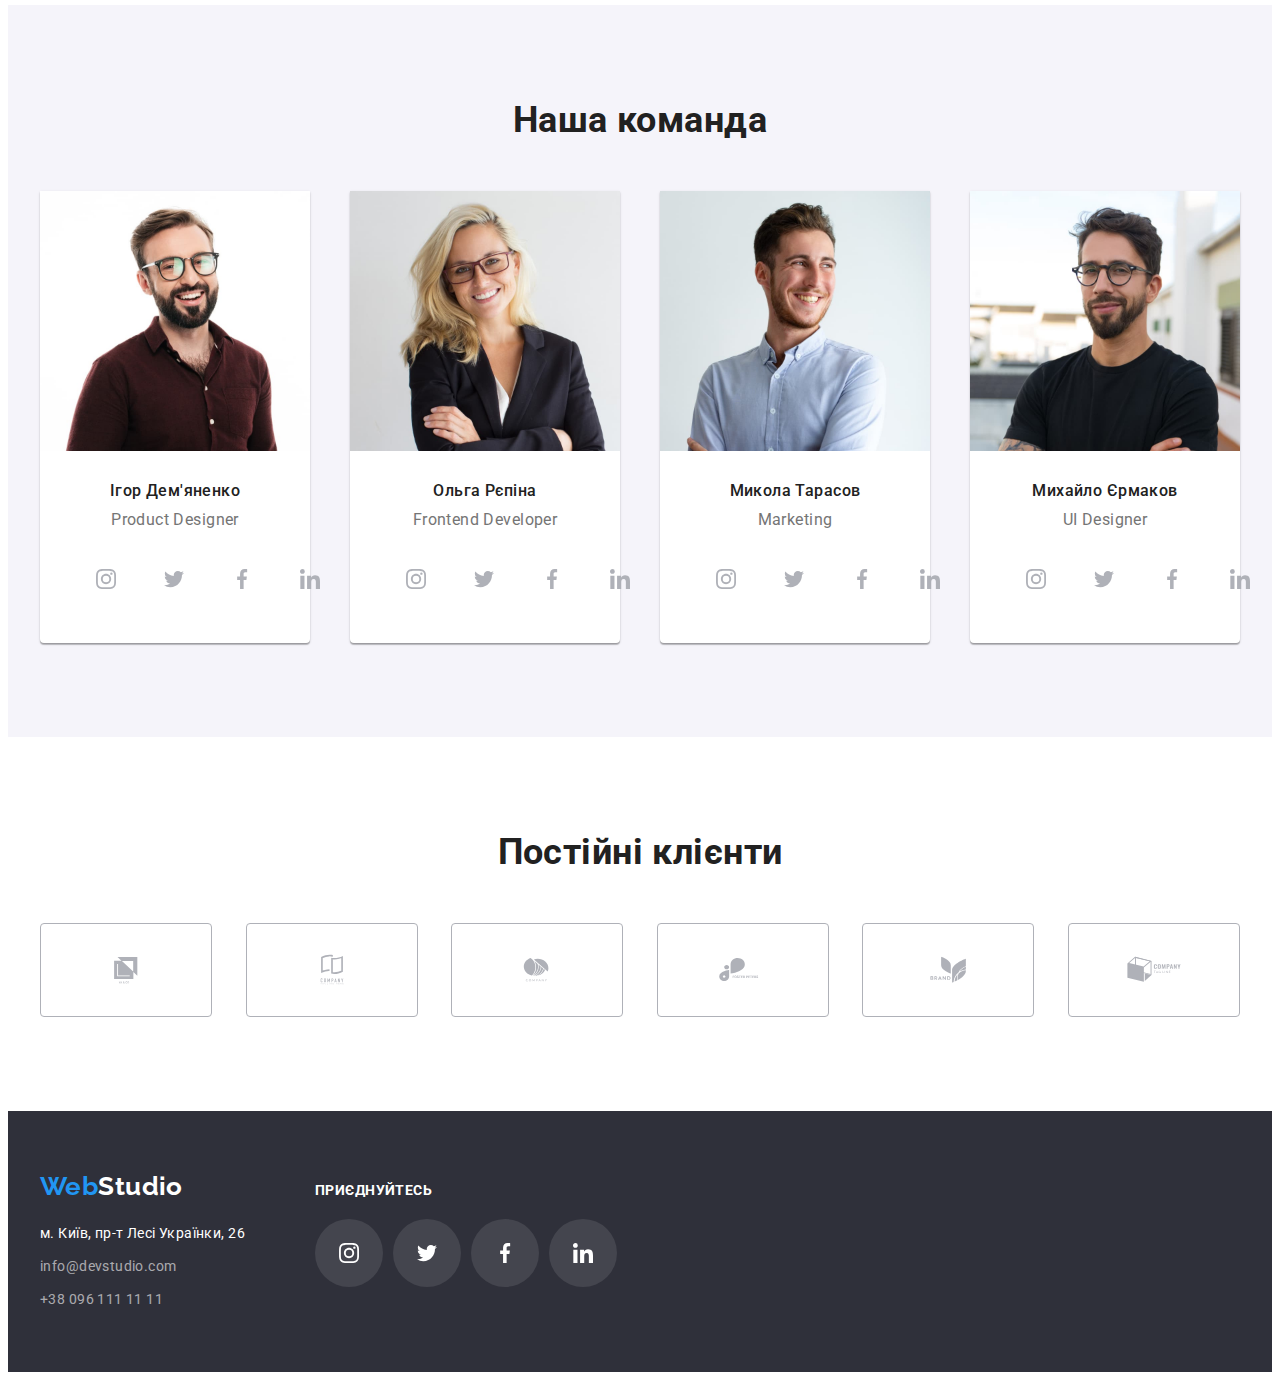
==== commit 0005c935: "fixed hw4" ====
--- a/index.html
+++ b/index.html
@@ -44,8 +44,10 @@
 <!-- hero -->
 
     <section class="hero">
-        <h1 class="hero-title">Ефективні рішення для вашого бізнесу</h1>
-        <button type="button" class="button">Замовити послугу</button>
+        <div class="content-center">
+            <h1 class="hero-title">Ефективні рішення для</br>вашого бізнесу</h1>
+            <button type="button" class="button">Замовити послугу</button>
+        </div>
     </section>
 
     <!-- features -->
@@ -273,42 +275,42 @@
             <ul class="clients">
                 <li class="client-list">
                     <a href="" class="client-link">
-                    <svg class="client-icon" width="106" height="60">
+                    <svg class="client-icon">
                         <use href="./images/icons.svg#icon-logo1"></use>
                     </svg>
                     </a>
                 </li>
                 <li class="client-list">
                     <a href="" class="client-link">
-                    <svg class="client-icon" width="106" height="60">
+                    <svg class="client-icon">
                         <use href="./images/icons.svg#icon-logo2"></use>
                     </svg>
                     </a>
                 </li>
                 <li class="client-list">
                     <a href="" class="client-link">
-                    <svg class="client-icon" width="106" height="60">
+                    <svg class="client-icon">
                         <use href="./images/icons.svg#icon-logo3"></use>
                     </svg>
                     </a>
                 </li>
                 <li class="client-list">
                     <a href="" class="client-link">
-                    <svg class="client-icon" width="106" height="60">
+                    <svg class="client-icon">
                         <use href="./images/icons.svg#icon-logo4"></use>
                     </svg>
                     </a>
                 </li>
                 <li class="client-list">
                     <a href="" class="client-link">
-                    <svg class="client-icon" width="106" height="60">
+                    <svg class="client-icon">
                         <use href="./images/icons.svg#icon-logo5"></use>
                     </svg>
                     </a>
                 </li>
                 <li class="client-list">
                     <a href="" class="client-link">
-                    <svg class="client-icon" width="106" height="60">
+                    <svg class="client-icon">
                         <use href="./images/icons.svg#icon-logo6"></use>
                     </svg>
                     </a>
@@ -339,7 +341,7 @@
     </div>
 
    <div class="footer-icons">
-    <h4 class="title">ПРИЄДНУЙТEСЬ</h4>
+    <p class="title">ПРИЄДНУЙТEСЬ</p>
     <ul class="icon-list">
         <li>
             <a href="" class="social-link">
--- a/css/styles.css
+++ b/css/styles.css
@@ -36,11 +36,6 @@
     height: auto;
 }
 
-h4{
-    margin-top: 0;
-    margin-bottom: 0;
-}
-
 /* header */
 
 .header{
@@ -152,13 +147,14 @@
 /* hero */
 
 .hero{
+    display: flex;
+    justify-content: center;
+    align-items: center;
     max-width: 1600px;
     height: 600px;
     margin-left: auto;
     margin-right: auto;
-    padding: 200px 452px;
-    text-align: center;
-
+    
     background-color: #C4C4C4; 
     background-image: linear-gradient(
         to right,
@@ -171,10 +167,14 @@
     background-size: cover;       
 }
 
+.content-center{
+    text-align: center;
+}
+
 .hero-title{
     margin-top: 0;
-    margin-bottom: 40px;
-    
+    margin-bottom: 30px;
+        
     color: var(--white);
     font-weight: 900;
     font-size: 44px;
@@ -362,6 +362,11 @@
     border: 1px solid var(--accent-color);
 }
 
+.client-icon{
+    width: 106px;
+    height: 60px;
+}
+
 /* portfolio */
 
 .project-list{
@@ -383,8 +388,14 @@
 }
 
 .border{
+    padding-top: 20px;
+    padding-bottom: 20px;
+    padding-left: 24px;
+    padding-right: 24px;
     background: var(--white);
-    border: 1px solid #EEEEEE;
+    border-left: 1px solid #EEEEEE;
+    border-right: 1px solid #EEEEEE;
+    border-bottom: 1px solid #EEEEEE;
 }
 
 .project-list .item:nth-child(3n){
@@ -400,9 +411,8 @@
 }
 
 .project-title{
-    margin-top: 20px;
-    margin-bottom: 0;
-    margin-left: 24px;
+    margin-top: 0;
+    margin-bottom: 4px;
 
     color: var(--title-text-color);
     font-weight: 700;
@@ -412,10 +422,9 @@
 }
 
 .project-text{
-    margin-top: 4px;
-    margin-bottom: 20px;
-    margin-left: 24px;
-
+    margin-top: 0;
+    margin-bottom: 0;
+    
     color: var(--primary-text-color);
     font-weight: 400;
     font-size: 16px;
@@ -521,6 +530,8 @@
 }
 
 .title{
+    margin-top: 0;
+    margin-bottom: 0;
     color: var(--white);
     font-weight: 700;
     line-height: 1.14;
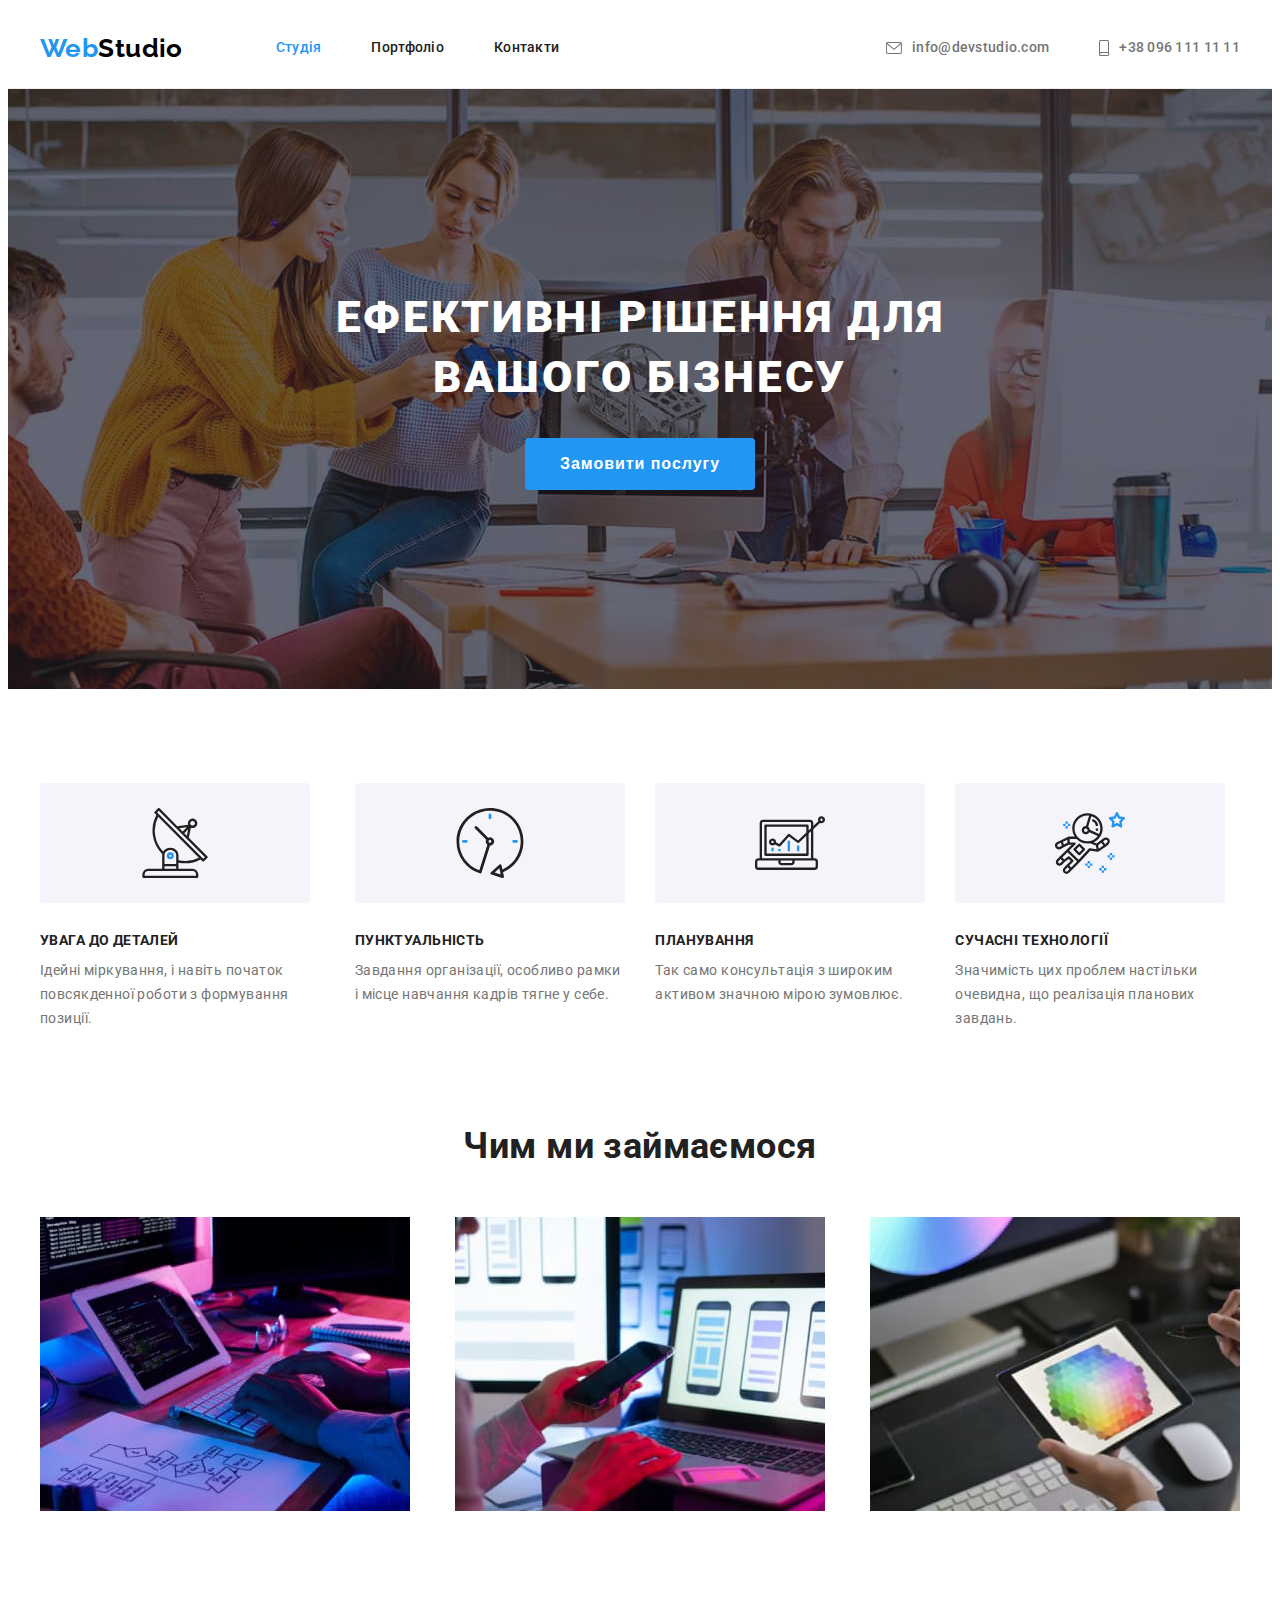
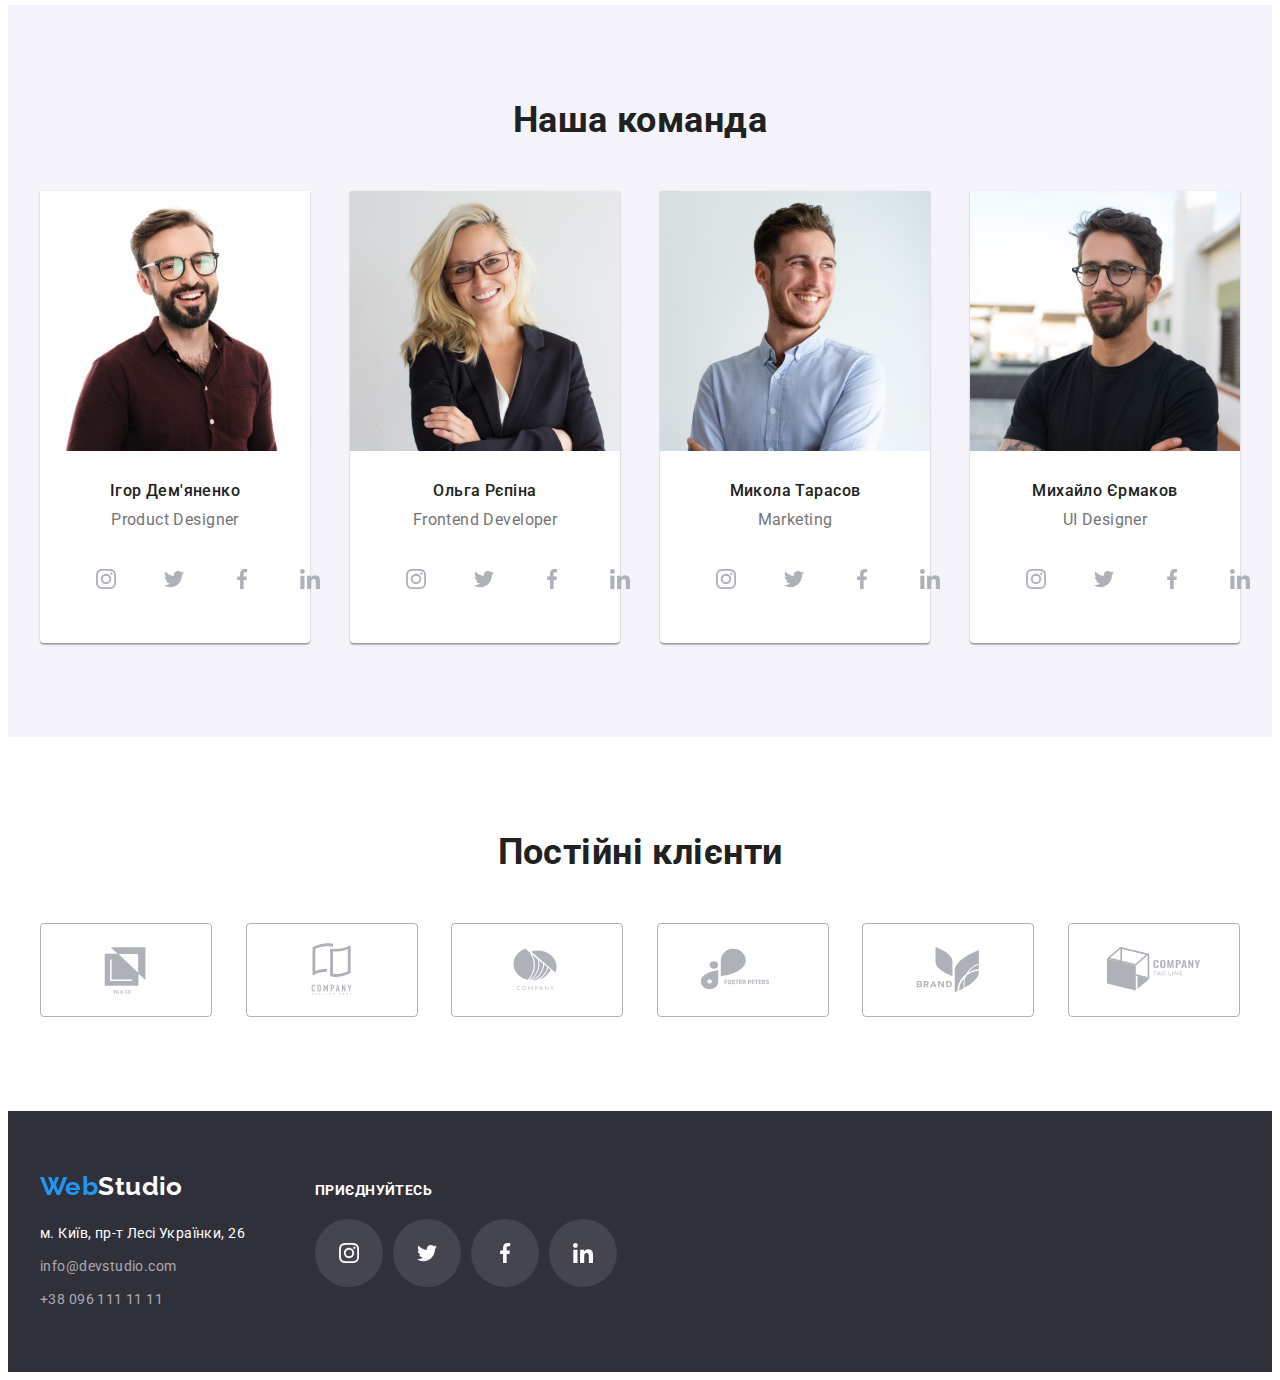
==== commit 50fd1a82: "fixed hw4" ====
--- a/index.html
+++ b/index.html
@@ -275,42 +275,42 @@
             <ul class="clients">
                 <li class="client-list">
                     <a href="" class="client-link">
-                    <svg class="client-icon">
+                    <svg class="client-icon" width="106" height="60">
                         <use href="./images/icons.svg#icon-logo1"></use>
                     </svg>
                     </a>
                 </li>
                 <li class="client-list">
                     <a href="" class="client-link">
-                    <svg class="client-icon">
+                    <svg class="client-icon" width="106" height="60">
                         <use href="./images/icons.svg#icon-logo2"></use>
                     </svg>
                     </a>
                 </li>
                 <li class="client-list">
                     <a href="" class="client-link">
-                    <svg class="client-icon">
+                    <svg class="client-icon" width="106" height="60">
                         <use href="./images/icons.svg#icon-logo3"></use>
                     </svg>
                     </a>
                 </li>
                 <li class="client-list">
                     <a href="" class="client-link">
-                    <svg class="client-icon">
+                    <svg class="client-icon" width="106" height="60">
                         <use href="./images/icons.svg#icon-logo4"></use>
                     </svg>
                     </a>
                 </li>
                 <li class="client-list">
                     <a href="" class="client-link">
-                    <svg class="client-icon">
+                    <svg class="client-icon" width="106" height="60">
                         <use href="./images/icons.svg#icon-logo5"></use>
                     </svg>
                     </a>
                 </li>
                 <li class="client-list">
                     <a href="" class="client-link">
-                    <svg class="client-icon">
+                    <svg class="client-icon" width="106" height="60">
                         <use href="./images/icons.svg#icon-logo6"></use>
                     </svg>
                     </a>
--- a/css/styles.css
+++ b/css/styles.css
@@ -362,11 +362,6 @@
     border: 1px solid var(--accent-color);
 }
 
-.client-icon{
-    width: 106px;
-    height: 60px;
-}
-
 /* portfolio */
 
 .project-list{
@@ -424,7 +419,7 @@
 .project-text{
     margin-top: 0;
     margin-bottom: 0;
-    
+
     color: var(--primary-text-color);
     font-weight: 400;
     font-size: 16px;
